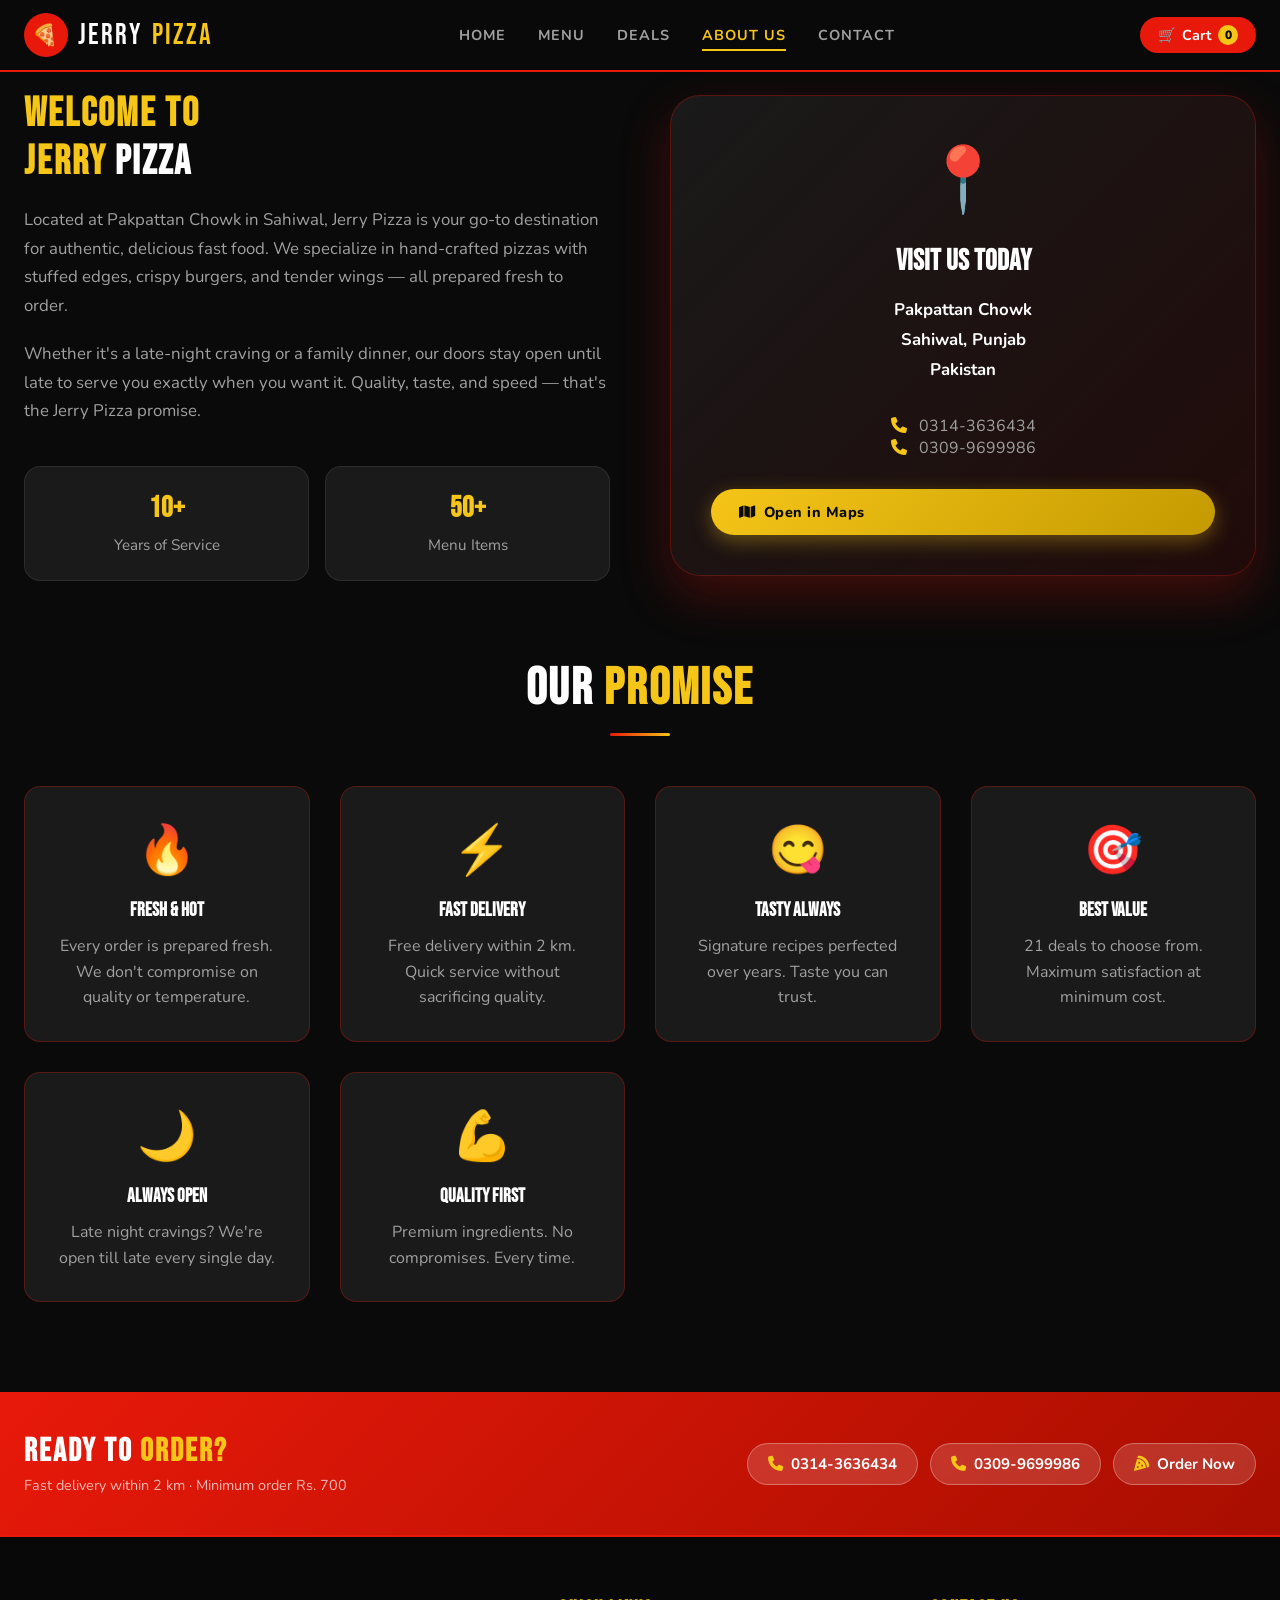
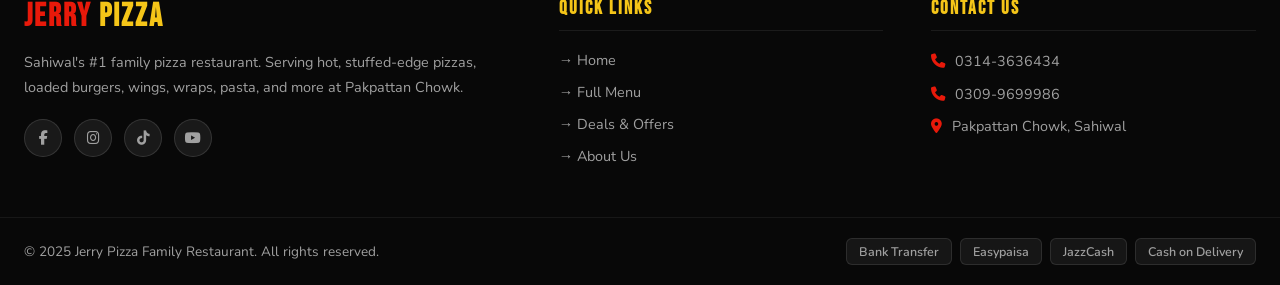
==== about.html @ fd23b5a6 "Add files via upload" ====
<!DOCTYPE html>
<html lang="en">
<head>
  <meta charset="UTF-8" />
  <meta name="viewport" content="width=device-width, initial-scale=1.0" />
  <title>About Us | Jerry Pizza — Pakpattan Chowk, Sahiwal</title>
  <link href="https://fonts.googleapis.com/css2?family=Bebas+Neue&family=Satisfy&family=Nunito:wght@400;600;700;800;900&display=swap" rel="stylesheet" />
  <link rel="stylesheet" href="https://cdnjs.cloudflare.com/ajax/libs/font-awesome/6.4.2/css/all.min.css">
  <link rel="stylesheet" href="styles.css" />
</head>
<body>

<!-- CART OVERLAY -->
<div class="cart-overlay" id="overlay" onclick="closeAll()"></div>

<!-- CART DRAWER -->
<aside class="cart-drawer" id="cart-drawer">
  <div class="cart-header">
    <h3>YOUR CART</h3>
    <span class="close-cart" onclick="toggleCartDrawer()"><i class="fa-solid fa-xmark"></i></span>
  </div>
  <ul class="cart-items" id="cart-items-list"></ul>
  <div id="cart-empty-msg" class="cart-empty">
    <i class="fa-solid fa-pizza-slice" style="font-size:2rem; color:var(--muted); display:block; margin-bottom:12px;"></i>
    Your cart is empty.
  </div>
  <div class="cart-footer">
    <div class="cart-total" id="cart-total-row" style="display:none;">
      <span>Total</span>
      <span id="cart-total-price">Rs. 0</span>
    </div>
    <div class="checkout-form" id="checkout-form" style="display:none;">
      <input type="text" id="cust-name" placeholder="Your Name" required>
      <input type="tel" id="cust-phone" placeholder="Phone Number" required>
      <textarea id="cust-address" placeholder="Delivery Address" rows="2" required></textarea>
    </div>
    <button class="btn btn-primary" style="width:100%;justify-content:center;" id="checkout-btn" style="display:none;" onclick="processCheckout()">
      <i class="fa-brands fa-whatsapp"></i> Place Order
    </button>
  </div>
</aside>

<!-- ===== HEADER ===== -->
<header class="global-header" style="margin-bottom: 70px;">
  <div class="container-nav">
    <a href="index.html" class="logo">
      <div class="logo-icon">🍕</div>
      JERRY <span>PIZZA</span>
    </a>

    <nav class="main-nav" id="nav-menu">
      <ul>
        <li><a href="index.html">Home</a></li>
        <li><a href="menu.html">Menu</a></li>
        <li><a href="deals.html">Deals</a></li>
        <li><a href="about.html" class="active">About Us</a></li>
        <li><a href="#contact">Contact</a></li>
      </ul>
    </nav>

    <div class="header-actions">
      <div class="cart-trigger" onclick="toggleCartDrawer()">
        🛒 <span class="cart-text">Cart</span>
        <span class="cart-badge" id="global-cart-badge">0</span>
      </div>
      <div class="hamburger" id="hamburger" onclick="toggleNav()">
        <span class="bar"></span>
        <span class="bar"></span>
        <span class="bar"></span>
      </div>
    </div>
  </div>
</header>

<!-- ===== ABOUT PAGE ===== -->
<main class="section-padding">
  <div class="container">
    <div style="display: grid; grid-template-columns: 1fr 1fr; gap: 60px; align-items: center;" class="anim-fade-up">
      
      <div>
        <h2 style="font-family: var(--font-display); font-size: 2.5rem; margin-bottom: 20px; color: var(--gold); letter-spacing: 2px;">
          Welcome to<br>JERRY <span style="color: var(--white);">PIZZA</span>
        </h2>
        <p style="color: var(--muted); font-size: 1.05rem; margin-bottom: 20px; line-height: 1.7;">
          Located at Pakpattan Chowk in Sahiwal, Jerry Pizza is your go-to destination for authentic, delicious fast food. We specialize in hand-crafted pizzas with stuffed edges, crispy burgers, and tender wings — all prepared fresh to order.
        </p>
        <p style="color: var(--muted); font-size: 1.05rem; margin-bottom: 40px; line-height: 1.7;">
          Whether it's a late-night craving or a family dinner, our doors stay open until late to serve you exactly when you want it. Quality, taste, and speed — that's the Jerry Pizza promise.
        </p>
        
        <div style="display: grid; grid-template-columns: 1fr 1fr; gap: 16px;">
          <div style="background: var(--bg-card); padding: 24px; border-radius: var(--radius); border: 1px solid rgba(255,255,255,0.08); text-align: center;">
            <h3 style="color: var(--gold); font-family: var(--font-display); font-size: 1.8rem; margin-bottom: 8px;">10+</h3>
            <span style="font-size: 0.95rem; color: var(--muted);">Years of Service</span>
          </div>
          <div style="background: var(--bg-card); padding: 24px; border-radius: var(--radius); border: 1px solid rgba(255,255,255,0.08); text-align: center;">
            <h3 style="color: var(--gold); font-family: var(--font-display); font-size: 1.8rem; margin-bottom: 8px;">50+</h3>
            <span style="font-size: 0.95rem; color: var(--muted);">Menu Items</span>
          </div>
        </div>
      </div>

      <div>
        <div style="background: linear-gradient(135deg, var(--bg-card), rgba(232,25,10,0.1)); border-radius: 30px; padding: 40px; text-align: center; box-shadow: 0 20px 50px rgba(232,25,10,0.25); border: 1px solid rgba(232,25,10,0.3);">
          <span style="font-size: 4rem; display: block; margin-bottom: 20px;">📍</span>
          <h3 style="margin-bottom: 16px; font-size: 1.8rem; color: var(--white); font-family: var(--font-display);">Visit Us Today</h3>
          <p style="color: var(--muted); margin-bottom: 30px; line-height: 1.8; font-size: 1.05rem;">
            <strong style="color: var(--white);">Pakpattan Chowk<br>Sahiwal, Punjab<br>Pakistan</strong>
          </p>
          <p style="color: var(--muted); margin-bottom: 30px; font-size: 1rem;">
            <i class="fa-solid fa-phone" style="color: var(--gold); margin-right: 8px;"></i> 0314-3636434<br>
            <i class="fa-solid fa-phone" style="color: var(--gold); margin-right: 8px;"></i> 0309-9699986
          </p>
          <a href="https://maps.google.com/?q=Jerry+Pizza+Pakpattan+Chowk+Sahiwal" target="_blank" class="btn btn-primary" style="width: 100%;">
            <i class="fa-solid fa-map"></i> Open in Maps
          </a>
        </div>
      </div>

    </div>

    <!-- VALUES SECTION -->
    <div style="margin-top: 80px;">
      <div style="text-align: center; margin-bottom: 50px;">
        <h2 class="section-title">OUR <span style="color: var(--gold);">PROMISE</span></h2>
        <div class="gold-divider"></div>
      </div>

      <div style="display: grid; grid-template-columns: repeat(auto-fit, minmax(250px, 1fr)); gap: 30px;">
        <div class="anim-fade-up" style="background: var(--bg-card); padding: 30px; border-radius: var(--radius); border: 1px solid rgba(232,25,10,0.3); text-align: center;">
          <div style="font-size: 3rem; margin-bottom: 16px;">🔥</div>
          <h3 style="color: var(--white); margin-bottom: 12px; font-family: var(--font-display);">Fresh & Hot</h3>
          <p style="color: var(--muted); line-height: 1.6;">Every order is prepared fresh. We don't compromise on quality or temperature.</p>
        </div>

        <div class="anim-fade-up" style="background: var(--bg-card); padding: 30px; border-radius: var(--radius); border: 1px solid rgba(232,25,10,0.3); text-align: center;">
          <div style="font-size: 3rem; margin-bottom: 16px;">⚡</div>
          <h3 style="color: var(--white); margin-bottom: 12px; font-family: var(--font-display);">Fast Delivery</h3>
          <p style="color: var(--muted); line-height: 1.6;">Free delivery within 2 km. Quick service without sacrificing quality.</p>
        </div>

        <div class="anim-fade-up" style="background: var(--bg-card); padding: 30px; border-radius: var(--radius); border: 1px solid rgba(232,25,10,0.3); text-align: center;">
          <div style="font-size: 3rem; margin-bottom: 16px;">😋</div>
          <h3 style="color: var(--white); margin-bottom: 12px; font-family: var(--font-display);">Tasty Always</h3>
          <p style="color: var(--muted); line-height: 1.6;">Signature recipes perfected over years. Taste you can trust.</p>
        </div>

        <div class="anim-fade-up" style="background: var(--bg-card); padding: 30px; border-radius: var(--radius); border: 1px solid rgba(232,25,10,0.3); text-align: center;">
          <div style="font-size: 3rem; margin-bottom: 16px;">🎯</div>
          <h3 style="color: var(--white); margin-bottom: 12px; font-family: var(--font-display);">Best Value</h3>
          <p style="color: var(--muted); line-height: 1.6;">21 deals to choose from. Maximum satisfaction at minimum cost.</p>
        </div>

        <div class="anim-fade-up" style="background: var(--bg-card); padding: 30px; border-radius: var(--radius); border: 1px solid rgba(232,25,10,0.3); text-align: center;">
          <div style="font-size: 3rem; margin-bottom: 16px;">🌙</div>
          <h3 style="color: var(--white); margin-bottom: 12px; font-family: var(--font-display);">Always Open</h3>
          <p style="color: var(--muted); line-height: 1.6;">Late night cravings? We're open till late every single day.</p>
        </div>

        <div class="anim-fade-up" style="background: var(--bg-card); padding: 30px; border-radius: var(--radius); border: 1px solid rgba(232,25,10,0.3); text-align: center;">
          <div style="font-size: 3rem; margin-bottom: 16px;">💪</div>
          <h3 style="color: var(--white); margin-bottom: 12px; font-family: var(--font-display);">Quality First</h3>
          <p style="color: var(--muted); line-height: 1.6;">Premium ingredients. No compromises. Every time.</p>
        </div>
      </div>
    </div>
  </div>
</main>

<!-- ===== CONTACT BAR ===== -->
<div class="contact-bar" id="contact">
  <div class="contact-bar-inner">
    <div>
      <h2>READY TO <span>ORDER?</span></h2>
      <p style="color:rgba(255,255,255,0.7); font-size:0.9rem; margin-top:4px;">Fast delivery within 2 km · Minimum order Rs. 700</p>
    </div>
    <div class="contact-pills">
      <a href="tel:03143636434" class="contact-pill">
        <i class="fa-solid fa-phone"></i> 0314-3636434
      </a>
      <a href="tel:03099699986" class="contact-pill">
        <i class="fa-solid fa-phone"></i> 0309-9699986
      </a>
      <a href="menu.html" class="contact-pill">
        <i class="fa-solid fa-pizza-slice"></i> Order Now
      </a>
    </div>
  </div>
</div>

<!-- ===== FOOTER ===== -->
<footer class="site-footer">
  <div class="footer-main">
    <div class="footer-col">
      <h2>JERRY <span>PIZZA</span></h2>
      <p>Sahiwal's #1 family pizza restaurant. Serving hot, stuffed-edge pizzas, loaded burgers, wings, wraps, pasta, and more at Pakpattan Chowk.</p>
      <div class="social-icons">
        <a href="#"><i class="fa-brands fa-facebook-f"></i></a>
        <a href="#"><i class="fa-brands fa-instagram"></i></a>
        <a href="#"><i class="fa-brands fa-tiktok"></i></a>
        <a href="#"><i class="fa-brands fa-youtube"></i></a>
      </div>
    </div>

    <div class="footer-col">
      <h3>QUICK LINKS</h3>
      <ul>
        <li><a href="index.html">→ Home</a></li>
        <li><a href="menu.html">→ Full Menu</a></li>
        <li><a href="deals.html">→ Deals & Offers</a></li>
        <li><a href="about.html">→ About Us</a></li>
      </ul>
    </div>

    <div class="footer-col">
      <h3>CONTACT US</h3>
      <p><i class="fa-solid fa-phone" style="color:var(--red);margin-right:6px;"></i> 0314-3636434</p>
      <p><i class="fa-solid fa-phone" style="color:var(--red);margin-right:6px;"></i> 0309-9699986</p>
      <p><i class="fa-solid fa-location-dot" style="color:var(--red);margin-right:6px;"></i> Pakpattan Chowk, Sahiwal</p>
    </div>
  </div>

  <div class="footer-bottom">
    <p>© 2025 Jerry Pizza Family Restaurant. All rights reserved.</p>
    <div class="payment-methods">
      <span class="pay-badge">Bank Transfer</span>
      <span class="pay-badge">Easypaisa</span>
      <span class="pay-badge">JazzCash</span>
      <span class="pay-badge">Cash on Delivery</span>
    </div>
  </div>
</footer>

<script>
let cart = [];

function toggleCartDrawer() {
  document.getElementById('cart-drawer').classList.toggle('open');
  document.getElementById('overlay').classList.toggle('active');
}

function closeAll() {
  document.getElementById('cart-drawer').classList.remove('open');
  document.getElementById('nav-menu').classList.remove('open');
  document.getElementById('overlay').classList.remove('active');
}

function toggleNav() {
  document.getElementById('nav-menu').classList.toggle('open');
  document.getElementById('overlay').classList.toggle('active');
}

function addToCart(name, price) {
  cart.push({ name, price });
  renderCart();
}

function removeFromCart(i) {
  cart.splice(i, 1);
  renderCart();
}

function renderCart() {
  const list = document.getElementById('cart-items-list');
  const empty = document.getElementById('cart-empty-msg');
  const totalRow = document.getElementById('cart-total-row');
  const badge = document.getElementById('global-cart-badge');

  badge.textContent = cart.length;
  list.innerHTML = '';

  if (cart.length === 0) {
    empty.style.display = 'block';
    totalRow.style.display = 'none';
    document.getElementById('checkout-btn').style.display = 'none';
    document.getElementById('checkout-form').style.display = 'none';
  } else {
    empty.style.display = 'none';
    totalRow.style.display = 'flex';
    document.getElementById('checkout-btn').style.display = 'block';
    document.getElementById('checkout-form').style.display = 'flex';

    let total = 0;
    cart.forEach((item, i) => {
      total += item.price;
      list.innerHTML += `
        <li class="cart-item">
          <span class="cart-item-name">${item.name}</span>
          <span class="cart-item-price">Rs. ${item.price}</span>
          <span class="cart-item-remove" onclick="removeFromCart(${i})"><i class="fa-solid fa-xmark"></i></span>
        </li>`;
    });
    document.getElementById('cart-total-price').textContent = `Rs. ${total}`;
  }
}

function processCheckout() {
  const name = document.getElementById('cust-name')?.value.trim() || '';
  const phone = document.getElementById('cust-phone')?.value.trim() || '';
  const address = document.getElementById('cust-address')?.value.trim() || '';

  if (!name || !phone || !address) {
    alert("Please fill in all fields.");
    return;
  }

  let orderText = `*Order - Jerry Pizza*\n\nName: ${name}\nPhone: ${phone}\nAddress: ${address}\n\n*Items:*\n`;
  let total = 0;
  let counts = {};
  cart.forEach(item => {
    if (!counts[item.name]) counts[item.name] = { price: item.price, qty: 0 };
    counts[item.name].qty++;
    total += item.price;
  });
  Object.entries(counts).forEach(([name, data]) => {
    orderText += `- ${data.qty}x ${name} (Rs. ${data.price})\n`;
  });
  orderText += `\nTotal: Rs. ${total}`;

  const whatsappUrl = `https://wa.me/923143636434?text=${encodeURIComponent(orderText)}`;
  window.open(whatsappUrl, '_blank');
  cart = [];
  renderCart();
  toggleCartDrawer();
}

function initScrollAnim() {
  const els = document.querySelectorAll('.anim-fade-up');
  const io = new IntersectionObserver((entries) => {
    entries.forEach(e => { if (e.isIntersecting) e.target.classList.add('visible'); });
  }, { threshold: 0.15 });
  els.forEach(el => io.observe(el));
}

document.addEventListener('DOMContentLoaded', () => {
  initScrollAnim();
});
</script>

</body>
</html>
---- styles.css ----
/* ============================================================
   JERRY PIZZA — Dark Theme CSS
   ============================================================ */
@import url('https://fonts.googleapis.com/css2?family=Bebas+Neue&family=Satisfy&family=Nunito:wght@400;600;700;800;900&display=swap');

:root {
  --red:        #e8190a;
  --red-deep:   #a80e00;
  --gold:       #f5c518;
  --gold-dark:  #c49a00;
  --black:      #0a0a0a;
  --bg-dark:    #111111;
  --bg-card:    #1a1a1a;
  --bg-section: #161616;
  --white:      #ffffff;
  --muted:      #a0a0a0;
  --radius:     16px;
  --font-display: 'Bebas Neue', sans-serif;
  --font-script:  'Satisfy', cursive;
  --font-body:    'Nunito', sans-serif;
}

*, *::before, *::after { margin: 0; padding: 0; box-sizing: border-box; }
html { scroll-behavior: smooth; }
body {
  background: var(--black);
  color: var(--white);
  font-family: var(--font-body);
  overflow-x: hidden;
}
img { display: block; max-width: 100%; }
a { text-decoration: none; color: inherit; }
ul, ol { list-style: none; }
button { border: none; background: none; font-family: inherit; cursor: pointer; outline: none; }

::-webkit-scrollbar { width: 6px; }
::-webkit-scrollbar-track { background: var(--black); }
::-webkit-scrollbar-thumb { background: var(--red); border-radius: 4px; }

/* ===== UTILITIES ===== */
.container { max-width: 1280px; margin: 0 auto; padding: 0 24px; }
.section-padding { padding: 90px 0; }
.text-center { text-align: center; }
.section-label {
  display: inline-block;
  font-family: var(--font-script); font-size: 1.2rem; color: var(--gold);
  margin-bottom: 8px;
}
.section-title {
  font-family: var(--font-display);
  font-size: clamp(2rem, 4vw, 3.2rem);
  letter-spacing: 2px; line-height: 1.1;
}
.gold-divider {
  width: 60px; height: 3px;
  background: linear-gradient(90deg, var(--red), var(--gold));
  border-radius: 2px; margin: 16px auto 24px;
}
.text-muted { color: var(--muted); }

/* ===== BUTTONS ===== */
.btn {
  display: inline-flex; align-items: center; gap: 8px;
  padding: 13px 28px; border-radius: 40px;
  font-family: var(--font-body); font-weight: 800;
  font-size: 0.9rem; letter-spacing: 0.5px;
  cursor: pointer; border: none;
  transition: all 0.2s ease;
}
.btn-primary {
  background: linear-gradient(135deg, var(--gold), var(--gold-dark));
  color: var(--black);
  box-shadow: 0 6px 20px rgba(245,197,24,0.35);
}
.btn-primary:hover { transform: translateY(-3px); box-shadow: 0 10px 28px rgba(245,197,24,0.5); }
.btn-outline {
  background: transparent;
  color: var(--white); border: 2px solid var(--white);
}
.btn-outline:hover { background: var(--white); color: var(--black); }
.btn-red {
  background: var(--red); color: var(--white);
  box-shadow: 0 6px 20px rgba(232,25,10,0.35);
}
.btn-red:hover { background: var(--red-deep); transform: translateY(-3px); }

/* ===== HEADER ===== */
.global-header {
  position: fixed; top: 0; left: 0; width: 100%; z-index: 1000;
  background: rgba(10,10,10,0.92);
  backdrop-filter: blur(18px);
  border-bottom: 2px solid var(--red);
  padding: 0 24px;
}
.container-nav {
  max-width: 1280px; margin: 0 auto;
  display: flex; align-items: center; justify-content: space-between;
  height: 70px;
}
.logo {
  display: flex; align-items: center; gap: 10px;
  font-family: var(--font-display); font-size: 1.8rem;
  color: var(--white); letter-spacing: 2px;
}
.logo-icon {
  width: 44px; height: 44px;
  background: var(--red);
  border-radius: 50%;
  display: flex; align-items: center; justify-content: center;
  font-size: 1.3rem;
}
.logo span { color: var(--gold); }

.main-nav ul { display: flex; gap: 32px; list-style: none; }
.main-nav a {
  font-family: var(--font-body); font-weight: 700; font-size: 0.9rem;
  letter-spacing: 1px; text-transform: uppercase;
  color: var(--muted); transition: color .2s;
  padding-bottom: 4px; border-bottom: 2px solid transparent;
}
.main-nav a:hover, .main-nav a.active {
  color: var(--gold); border-bottom-color: var(--gold);
}

.header-actions { display: flex; align-items: center; gap: 16px; }
.cart-trigger {
  display: flex; align-items: center; gap: 6px;
  background: var(--red); color: var(--white);
  padding: 8px 18px; border-radius: 30px;
  font-weight: 700; font-size: 0.9rem; cursor: pointer;
  transition: background .2s, transform .15s;
}
.cart-trigger:hover { background: var(--red-deep); transform: scale(1.04); }
.cart-badge {
  background: var(--gold); color: var(--black);
  border-radius: 50%; width: 20px; height: 20px;
  font-size: 0.75rem; font-weight: 900;
  display: flex; align-items: center; justify-content: center;
}
.hamburger { display: none; flex-direction: column; gap: 5px; cursor: pointer; padding: 4px; }
.bar { width: 26px; height: 2px; background: var(--white); border-radius: 2px; transition: all .3s; }

/* ===== CART DRAWER ===== */
.cart-overlay {
  position: fixed; inset: 0; background: rgba(0,0,0,0.6);
  z-index: 9998; opacity: 0; pointer-events: none;
  transition: opacity .3s;
}
.cart-overlay.open { opacity: 1; pointer-events: all; }

.cart-drawer {
  position: fixed; top: 0; right: 0;
  width: 380px; height: 100vh;
  background: var(--bg-dark);
  border-left: 2px solid var(--red);
  z-index: 9999;
  transform: translateX(100%);
  transition: transform .35s ease;
  padding: 0;
  overflow-y: auto;
  display: flex; flex-direction: column;
}
.cart-drawer.open { transform: translateX(0); }

.cart-header {
  display: flex; align-items: center; justify-content: space-between;
  padding: 24px;
  background: linear-gradient(135deg, var(--bg-card), rgba(232,25,10,0.1));
  border-bottom: 1px solid rgba(255,255,255,0.08);
}
.cart-header h3 {
  font-family: var(--font-display); font-size: 1.6rem; color: var(--gold);
  letter-spacing: 2px;
}
.close-cart { cursor: pointer; color: var(--muted); font-size: 1.4rem; transition: 0.2s; }
.close-cart:hover { color: var(--red); }

.cart-body {
  flex: 1; padding: 24px; overflow-y: auto;
  display: flex; flex-direction: column; gap: 12px;
}
.cart-empty {
  color: var(--muted); text-align: center; padding: 60px 20px;
  font-size: 0.95rem; line-height: 1.6;
}

.cart-item {
  display: flex; align-items: center; justify-content: space-between;
  padding: 14px; background: var(--bg-card);
  border: 1px solid rgba(255,255,255,0.08);
  border-radius: var(--radius);
  font-size: 0.9rem;
}
.cart-item-name { color: var(--white); flex: 1; }
.cart-item-price { color: var(--gold); font-weight: 700; margin: 0 16px; }
.cart-item-remove { cursor: pointer; color: var(--muted); transition: 0.2s; }
.cart-item-remove:hover { color: var(--red); }

.cart-footer {
  padding: 24px;
  border-top: 1px solid rgba(255,255,255,0.08);
  background: var(--bg-card);
}
.cart-total {
  display: flex; justify-content: space-between;
  padding: 16px 0; font-weight: 800; font-size: 1rem;
  border-bottom: 1px solid rgba(255,255,255,0.08);
  margin-bottom: 16px;
}
.cart-total span:last-child { color: var(--gold); font-family: var(--font-display); font-size: 1.3rem; }

.checkout-form {
  display: flex; flex-direction: column; gap: 12px;
  margin-bottom: 16px;
}
.checkout-form input,
.checkout-form textarea {
  width: 100%;
  padding: 10px 14px;
  background: rgba(255,255,255,0.08);
  border: 1px solid rgba(255,255,255,0.15);
  border-radius: 8px;
  color: var(--white);
  font-family: var(--font-body);
  font-size: 0.9rem;
  transition: border-color .2s;
}
.checkout-form input::placeholder,
.checkout-form textarea::placeholder { color: var(--muted); }
.checkout-form input:focus,
.checkout-form textarea:focus {
  outline: none;
  border-color: var(--gold);
  background: rgba(255,255,255,0.12);
}

/* ===== ANIMATIONS ===== */
@keyframes fadeUp {
  to { opacity: 1; transform: translateY(0); }
}
@keyframes slideOutLeft {
  from { transform: translateX(0) scale(1); opacity: 1; }
  to { transform: translateX(-120%) scale(0.8); opacity: 0; }
}
@keyframes slideInRight {
  from { transform: translateX(120%) scale(0.8); opacity: 0; }
  to { transform: translateX(0) scale(1); opacity: 1; }
}
@keyframes slideOutRight {
  from { transform: translateX(0) scale(1); opacity: 1; }
  to { transform: translateX(120%) scale(0.8); opacity: 0; }
}
@keyframes slideInLeft {
  from { transform: translateX(-120%) scale(0.8); opacity: 0; }
  to { transform: translateX(0) scale(1); opacity: 1; }
}
@keyframes bounce {
  0%, 100% { transform: translateX(-50%) translateY(0); }
  50% { transform: translateX(-50%) translateY(8px); }
}
@keyframes pulse-glow {
  0%, 100% { transform: translate(-50%, -50%) scale(1); opacity: 0.7; }
  50% { transform: translate(-50%, -50%) scale(1.1); opacity: 1; }
}

.anim-fade-up {
  opacity: 0; transform: translateY(40px);
  transition: opacity 0.7s ease, transform 0.7s ease;
}
.anim-fade-up.visible { opacity: 1; transform: translateY(0); }

/* ===== PIZZA HERO SECTION ===== */
.pizza-hero {
  position: relative;
  min-height: 100vh;
  display: flex; align-items: center;
  overflow: hidden;
  padding-top: 70px;
}

.slider-bg {
  position: absolute; inset: 0;
  transition: background 0.8s ease;
  z-index: 0;
}
.slider-bg::after {
  content: '';
  position: absolute; inset: 0;
  background: linear-gradient(135deg, rgba(0,0,0,0.85) 40%, rgba(0,0,0,0.3) 100%);
  z-index: 1;
}

.hero-stripe {
  position: absolute;
  top: -10%; left: -5%;
  width: 55%; height: 130%;
  background: linear-gradient(165deg, #e8190a 0%, #8b0000 100%);
  clip-path: polygon(0 0, 80% 0, 60% 100%, 0 100%);
  z-index: 1;
  opacity: 0.95;
}

.hero-inner {
  position: relative; z-index: 10;
  max-width: 1280px; margin: 0 auto;
  padding: 0 40px;
  display: grid; grid-template-columns: 1fr 1fr;
  align-items: center; gap: 40px;
  width: 100%;
  min-height: calc(100vh - 70px);
}

.hero-text { position: relative; }
.hero-eyebrow {
  font-family: var(--font-script);
  font-size: 1.4rem; color: var(--gold);
  margin-bottom: 8px;
  opacity: 0; transform: translateY(20px);
  animation: fadeUp 0.6s ease 0.3s forwards;
}
.hero-title {
  font-family: var(--font-display);
  font-size: clamp(3.5rem, 7vw, 6rem);
  line-height: 0.95;
  color: var(--white);
  text-shadow: 3px 3px 0 rgba(0,0,0,0.4);
  opacity: 0; transform: translateY(30px);
  animation: fadeUp 0.7s ease 0.5s forwards;
}
.hero-title span { color: var(--gold); }
.hero-subtitle {
  font-size: 1.05rem; color: rgba(255,255,255,0.8);
  max-width: 420px; line-height: 1.6;
  margin: 18px 0 28px;
  opacity: 0; transform: translateY(20px);
  animation: fadeUp 0.7s ease 0.7s forwards;
}
.hero-btns {
  display: flex; gap: 14px; flex-wrap: wrap;
  opacity: 0; transform: translateY(20px);
  animation: fadeUp 0.7s ease 0.9s forwards;
}

.slider-dots {
  position: absolute;
  bottom: -60px; left: 0;
  display: flex; gap: 10px;
}
.dot {
  width: 10px; height: 10px;
  border-radius: 50%; background: rgba(255,255,255,0.3);
  cursor: pointer; transition: all .3s;
}
.dot.active { background: var(--gold); width: 28px; border-radius: 6px; }

.hero-pizza-area {
  position: relative;
  display: flex; flex-direction: column;
  align-items: center; justify-content: center;
  gap: 24px;
}

.pizza-slide-wrapper {
  position: relative;
  width: 100%; max-width: 500px;
}

.pizza-glow {
  position: absolute;
  top: 50%; left: 50%;
  transform: translate(-50%, -50%);
  width: 420px; height: 420px;
  border-radius: 50%;
  background: radial-gradient(circle, rgba(245,197,24,0.35) 0%, rgba(232,25,10,0.15) 50%, transparent 70%);
  animation: pulse-glow 3s ease-in-out infinite;
  z-index: 0;
}

.pizza-img-frame {
  position: relative; z-index: 2;
  width: 380px; height: 380px;
  border-radius: 50%;
  overflow: hidden;
  border: 4px solid var(--gold);
  box-shadow: 0 0 60px rgba(245,197,24,0.4), 0 20px 60px rgba(0,0,0,0.6);
  transition: transform 0.4s ease, box-shadow 0.4s ease;
}
.pizza-img-frame:hover {
  transform: scale(1.04) rotate(-1deg);
  box-shadow: 0 0 80px rgba(245,197,24,0.6), 0 25px 70px rgba(0,0,0,0.7);
}
.pizza-img-frame img {
  width: 100%; height: 100%;
  object-fit: cover;
  transition: transform 0.6s ease;
}
.pizza-img-frame:hover img { transform: scale(1.1); }

.pizza-img-frame.slide-out-left { animation: slideOutLeft 0.4s ease forwards; }
.pizza-img-frame.slide-in-right { animation: slideInRight 0.4s ease forwards; }
.pizza-img-frame.slide-out-right { animation: slideOutRight 0.4s ease forwards; }
.pizza-img-frame.slide-in-left { animation: slideInLeft 0.4s ease forwards; }

.pizza-info-card {
  background: rgba(255,255,255,0.06);
  border: 1px solid rgba(245,197,24,0.3);
  border-radius: var(--radius);
  padding: 18px 24px;
  text-align: center;
  backdrop-filter: blur(10px);
  width: 100%; max-width: 420px;
  transition: all 0.4s ease;
}
.pizza-info-card h3 {
  font-family: var(--font-display);
  font-size: 1.8rem; color: var(--gold);
  letter-spacing: 2px;
}
.pizza-info-card .tagline {
  font-size: 0.85rem; color: var(--muted); margin: 4px 0 8px;
  font-style: italic;
}
.pizza-info-card .pizza-desc {
  font-size: 0.82rem; color: rgba(255,255,255,0.7);
  line-height: 1.5;
}

.slider-arrow {
  position: absolute;
  top: 50%; transform: translateY(-50%);
  width: 46px; height: 46px;
  border-radius: 50%;
  background: rgba(232,25,10,0.8);
  border: 2px solid var(--gold);
  color: var(--white);
  font-size: 1rem;
  display: flex; align-items: center; justify-content: center;
  cursor: pointer; z-index: 20;
  transition: all .2s;
}
.slider-arrow:hover { background: var(--gold); color: var(--black); }
.slider-arrow.prev { left: -10px; }
.slider-arrow.next { right: -10px; }

.scroll-cue {
  position: absolute; bottom: 30px; left: 50%;
  transform: translateX(-50%);
  z-index: 10; text-align: center;
  animation: bounce 2s infinite;
}
.scroll-cue span {
  display: block; font-size: 0.7rem;
  color: rgba(255,255,255,0.5);
  letter-spacing: 2px; text-transform: uppercase;
  margin-bottom: 6px;
}
.scroll-cue i { color: var(--gold); font-size: 1.2rem; }

/* ===== FLAVORS MARQUEE ===== */
.flavors-strip {
  background: var(--red);
  padding: 12px 0;
  overflow: hidden;
  white-space: nowrap;
}
.flavors-track {
  display: inline-flex; gap: 48px;
  animation: marquee 20s linear infinite;
}
.flavor-item {
  font-family: var(--font-display);
  font-size: 1rem; letter-spacing: 3px;
  color: var(--gold);
}
.flavor-dot { color: var(--white); margin: 0 8px; }
@keyframes marquee {
  from { transform: translateX(0); }
  to { transform: translateX(-50%); }
}

/* ===== FEATURE ZIGZAG ===== */
.feature-row {
  display: grid;
  grid-template-columns: 1fr 1fr;
  align-items: center;
  gap: 60px;
  margin-bottom: 80px;
}
.feature-row:last-child { margin-bottom: 0; }
.feature-row:nth-child(even) .feature-text { order: 2; }
.feature-row:nth-child(even) .feature-image { order: 1; }

.feature-text h2 {
  font-family: var(--font-display);
  font-size: clamp(2rem, 3vw, 2.8rem);
  letter-spacing: 2px;
  color: var(--white);
  margin-bottom: 16px;
}
.feature-text h2 span { color: var(--gold); }
.feature-text p {
  color: var(--muted); line-height: 1.7; font-size: 1rem;
  margin-bottom: 24px;
}

.feature-img-circle {
  width: 380px; height: 380px; border-radius: 50%;
  overflow: hidden;
  border: 4px solid var(--red);
  box-shadow: 0 20px 60px rgba(232,25,10,0.3);
  margin: 0 auto;
  transition: transform 0.4s;
}
.feature-img-circle:hover { transform: scale(1.04) rotate(2deg); }
.feature-img-circle img { width: 100%; height: 100%; object-fit: cover; }

/* ===== MENU GRID ===== */
.menu-grid {
  display: grid;
  grid-template-columns: repeat(auto-fill, minmax(260px, 1fr));
  gap: 24px;
}

.menu-card {
  background: var(--bg-card);
  border-radius: var(--radius);
  overflow: hidden;
  border: 1px solid rgba(255,255,255,0.07);
  transition: transform 0.3s, box-shadow 0.3s, border-color 0.3s;
}
.menu-card:hover {
  transform: translateY(-8px);
  box-shadow: 0 20px 50px rgba(232,25,10,0.25);
  border-color: var(--gold);
}

.card-img {
  width: 100%; height: 180px; overflow: hidden;
  position: relative;
}
.card-img img { width: 100%; height: 100%; object-fit: cover; transition: transform 0.5s; }
.menu-card:hover .card-img img { transform: scale(1.1); }

.card-tag {
  position: absolute; top: 10px; right: 10px;
  background: var(--red); color: var(--white);
  font-size: 0.7rem; font-weight: 800;
  padding: 3px 10px; border-radius: 20px;
  letter-spacing: 1px; text-transform: uppercase;
}

.card-body { padding: 16px 18px 18px; }
.card-body h4 {
  font-family: var(--font-display);
  font-size: 1.3rem; letter-spacing: 1px;
  color: var(--white); margin-bottom: 6px;
}
.card-body p {
  color: var(--muted); font-size: 0.8rem;
  line-height: 1.5; margin-bottom: 14px;
  display: -webkit-box; -webkit-line-clamp: 2;
  -webkit-box-orient: vertical; overflow: hidden;
}

.card-footer {
  display: flex; align-items: center; justify-content: space-between;
  flex-wrap: wrap; gap: 8px;
}
.card-price { color: var(--gold); font-size: 0.9rem; font-weight: 700; }
.card-price .big-price { font-size: 1.3rem; }

/* ===== DEALS GRID ===== */
.deals-grid {
  display: grid;
  grid-template-columns: repeat(auto-fill, minmax(280px, 1fr));
  gap: 20px;
}

.deal-card {
  background: linear-gradient(135deg, var(--bg-card) 0%, rgba(232,25,10,0.08) 100%);
  border: 1px solid rgba(232,25,10,0.25);
  border-radius: var(--radius);
  padding: 20px 22px;
  display: flex; align-items: flex-start; gap: 14px;
  transition: transform .3s, border-color .3s;
}
.deal-card:hover { transform: translateY(-5px); border-color: var(--gold); }

.deal-num {
  flex-shrink: 0;
  width: 40px; height: 40px;
  border-radius: 50%;
  background: var(--red);
  display: flex; align-items: center; justify-content: center;
  font-family: var(--font-display); font-size: 1.1rem; color: var(--white);
}

.deal-info h4 {
  font-weight: 700; font-size: 0.95rem;
  color: var(--white); margin-bottom: 6px;
  line-height: 1.4;
}

.deal-price {
  color: var(--gold); font-family: var(--font-display);
  font-size: 1.5rem; letter-spacing: 1px;
}

/* ===== REVIEWS SECTION ===== */
.reviews-section {
  background: var(--bg-dark);
  padding: 60px 0;
  border-top: 2px solid var(--red);
}

.reviews-grid {
  display: grid;
  grid-template-columns: repeat(auto-fit, minmax(280px, 1fr));
  gap: 24px;
}

.review-card {
  background: var(--bg-card);
  border: 1px solid rgba(255,255,255,0.08);
  border-radius: var(--radius);
  padding: 24px;
  transition: transform 0.3s, border-color 0.3s;
}
.review-card:hover { transform: translateY(-5px); border-color: var(--gold); }

.review-header {
  display: flex; align-items: flex-start; gap: 14px;
  margin-bottom: 16px;
}

.review-avatar {
  width: 48px; height: 48px;
  border-radius: 50%;
  background: linear-gradient(135deg, var(--red), var(--gold));
  display: flex; align-items: center; justify-content: center;
  font-family: var(--font-display);
  font-size: 1.4rem; color: var(--white); flex-shrink: 0;
}

.review-meta h4 {
  font-size: 1rem; color: var(--white); margin-bottom: 2px;
  font-weight: 700;
}
.review-meta span {
  font-size: 0.8rem; color: var(--muted);
}

.review-stars {
  display: flex; gap: 3px; margin: 8px 0;
}
.star { color: var(--gold); font-size: 0.9rem; }

.review-text {
  color: rgba(255,255,255,0.75);
  font-size: 0.9rem; line-height: 1.6;
  margin-bottom: 14px;
}

/* ===== CONTACT BAR ===== */
.contact-bar {
  background: linear-gradient(135deg, var(--red), var(--red-deep));
  padding: 40px 0;
}

.contact-bar-inner {
  max-width: 1280px; margin: 0 auto; padding: 0 24px;
  display: flex; align-items: center; justify-content: space-between;
  flex-wrap: wrap; gap: 24px;
}

.contact-bar h2 {
  font-family: var(--font-display);
  font-size: 2rem; letter-spacing: 2px; color: var(--white);
}
.contact-bar h2 span { color: var(--gold); }

.contact-pills { display: flex; gap: 12px; flex-wrap: wrap; }
.contact-pill {
  background: rgba(255,255,255,0.15);
  border: 1px solid rgba(255,255,255,0.3);
  border-radius: 40px; padding: 10px 20px;
  display: flex; align-items: center; gap: 8px;
  color: var(--white); font-weight: 700; font-size: 0.95rem;
  backdrop-filter: blur(6px);
  transition: background .2s;
}
.contact-pill:hover { background: rgba(255,255,255,0.25); }
.contact-pill i { color: var(--gold); }

/* ===== FOOTER ===== */
.site-footer { background: #080808; border-top: 2px solid var(--red); }

.footer-main {
  display: grid;
  grid-template-columns: 1.5fr 1fr 1fr;
  gap: 48px;
  max-width: 1280px; margin: 0 auto;
  padding: 60px 24px 40px;
}

.footer-col h2 {
  font-family: var(--font-display);
  font-size: 2rem; color: var(--red);
  letter-spacing: 2px; margin-bottom: 14px;
}
.footer-col h2 span { color: var(--gold); }

.footer-col h3 {
  font-family: var(--font-display);
  font-size: 1.2rem; letter-spacing: 2px;
  color: var(--gold); margin-bottom: 18px;
  border-bottom: 1px solid rgba(255,255,255,0.08);
  padding-bottom: 10px;
}

.footer-col p { color: var(--muted); line-height: 1.7; font-size: 0.9rem; margin-bottom: 8px; }
.footer-col ul { list-style: none; }
.footer-col ul li { margin-bottom: 10px; }
.footer-col ul a { color: var(--muted); font-size: 0.9rem; transition: color .2s; }
.footer-col ul a:hover { color: var(--gold); }

.social-icons { display: flex; gap: 12px; margin-top: 20px; }
.social-icons a {
  width: 38px; height: 38px; border-radius: 50%;
  background: rgba(255,255,255,0.07);
  border: 1px solid rgba(255,255,255,0.12);
  display: flex; align-items: center; justify-content: center;
  color: var(--muted); font-size: 0.9rem;
  transition: all .2s;
}
.social-icons a:hover { background: var(--red); color: var(--white); border-color: var(--red); }

.footer-bottom {
  max-width: 1280px; margin: 0 auto;
  padding: 20px 24px;
  border-top: 1px solid rgba(255,255,255,0.06);
  display: flex; align-items: center; justify-content: space-between;
  flex-wrap: wrap; gap: 12px;
}
.footer-bottom p { color: var(--muted); font-size: 0.85rem; }

.payment-methods { display: flex; gap: 8px; flex-wrap: wrap; }
.pay-badge {
  background: rgba(255,255,255,0.06);
  border: 1px solid rgba(255,255,255,0.1);
  border-radius: 6px; padding: 4px 12px;
  color: var(--muted); font-size: 0.78rem; font-weight: 600;
}

/* ===== MOBILE NAV ===== */
.main-nav {
  position: static;
}
.main-nav.open { display: flex; }

@media (max-width: 768px) {
  .main-nav {
    position: fixed; inset: 70px 0 0 0;
    background: rgba(10,10,10,0.98);
    backdrop-filter: blur(20px);
    flex-direction: column;
    align-items: center; justify-content: flex-start;
    padding: 30px 0;
    transform: translateX(100%);
    transition: transform .35s ease;
    z-index: 999;
    display: flex;
  }
  .main-nav.open { transform: translateX(0); }
  .main-nav ul { flex-direction: column; gap: 0; width: 100%; }
  .main-nav li { width: 100%; }
  .main-nav a {
    display: block; padding: 16px 24px;
    text-align: center; border-bottom: 1px solid rgba(255,255,255,0.08);
  }

  .hamburger { display: flex; }
  .cart-text { display: none; }

  .hero-inner {
    grid-template-columns: 1fr;
    padding: 30px 20px;
    min-height: auto;
    padding-top: 30px;
    gap: 30px;
    text-align: center;
  }
  .hero-subtitle { margin: 18px auto 28px; }
  .hero-btns { justify-content: center; }
  .slider-dots { left: 50%; transform: translateX(-50%); }

  .pizza-img-frame { width: 260px; height: 260px; }
  .pizza-glow { width: 300px; height: 300px; }

  .feature-row { grid-template-columns: 1fr; gap: 30px; }
  .feature-row:nth-child(even) .feature-text { order: 1; }
  .feature-row:nth-child(even) .feature-image { order: 2; }
  .feature-img-circle { width: 260px; height: 260px; }

  .footer-main { grid-template-columns: 1fr; gap: 36px; }
  .contact-bar-inner { justify-content: center; text-align: center; }

  .cart-drawer { width: 100%; }
  .slider-arrow { display: none; }
  .menu-grid { grid-template-columns: repeat(auto-fill, minmax(200px, 1fr)); }
  .deals-grid { grid-template-columns: 1fr; }
  .reviews-grid { grid-template-columns: 1fr; }
}

@media (max-width: 480px) {
  .hero-title { font-size: 2.5rem; }
  .section-title { font-size: 1.8rem; }
  .logo { font-size: 1.3rem; }
  .contact-bar h2 { font-size: 1.5rem; }
  .footer-main { gap: 24px; }
  .contact-pills { gap: 8px; }
  .contact-pill { padding: 8px 16px; font-size: 0.85rem; }
}
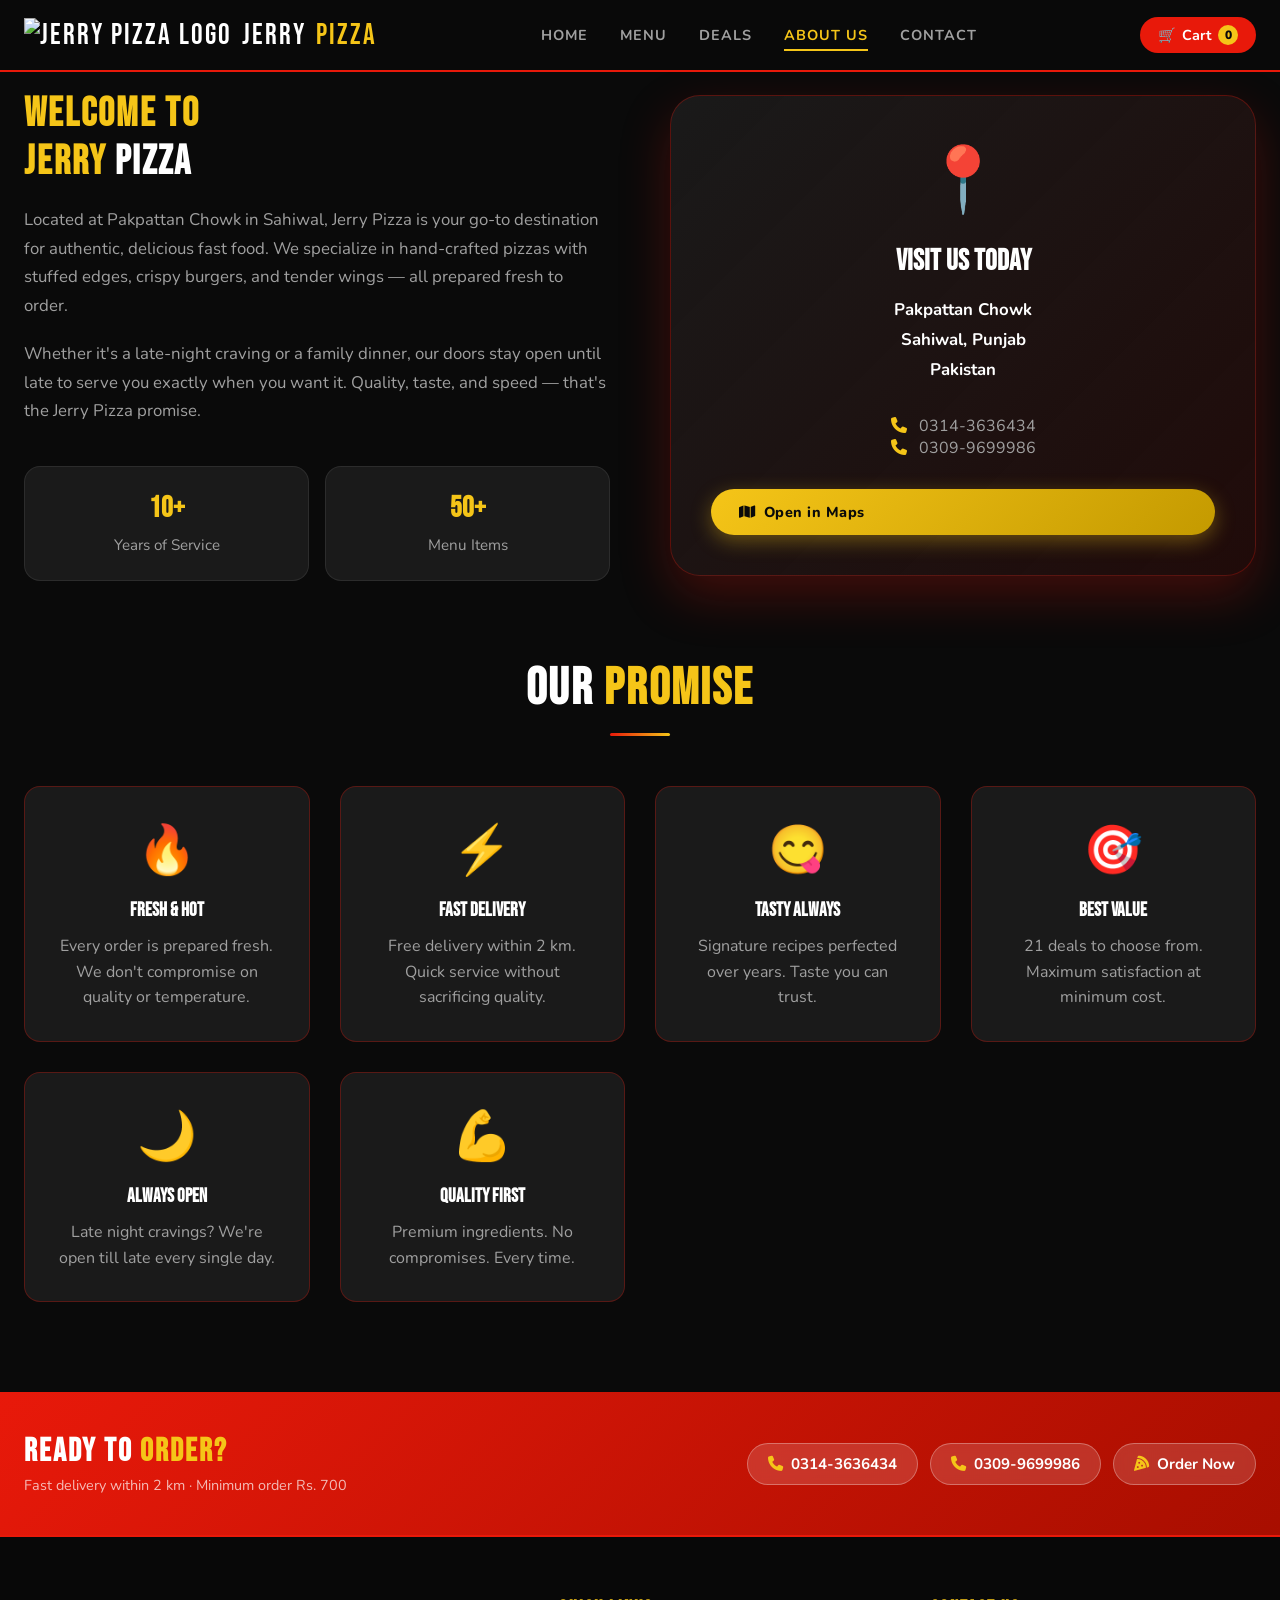
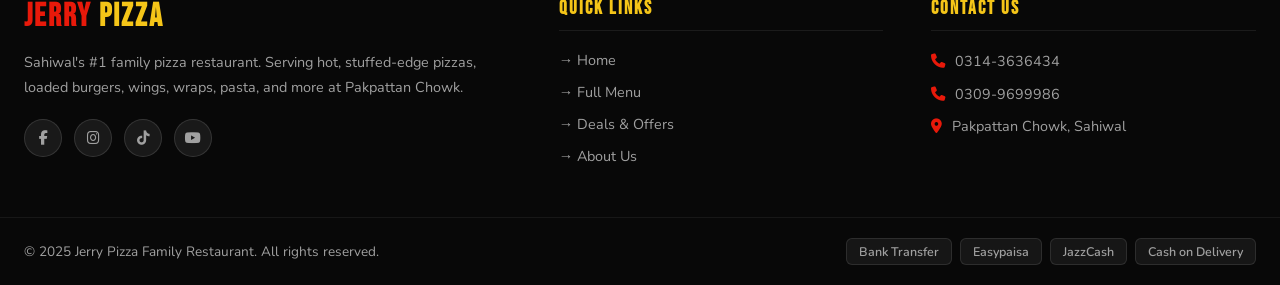
==== commit 4046bab7: "Update about.html" ====
--- a/about.html
+++ b/about.html
@@ -43,10 +43,10 @@
 <!-- ===== HEADER ===== -->
 <header class="global-header" style="margin-bottom: 70px;">
   <div class="container-nav">
-    <a href="index.html" class="logo">
-      <div class="logo-icon">🍕</div>
-      JERRY <span>PIZZA</span>
-    </a>
+<a href="index.html" class="logo">
+  <img src="assets/logo.png" alt="Jerry Pizza Logo" class="logo-img">
+  JERRY <span>PIZZA</span>
+</a>
 
     <nav class="main-nav" id="nav-menu">
       <ul>
@@ -338,4 +338,4 @@
 </script>
 
 </body>
-</html>+</html>
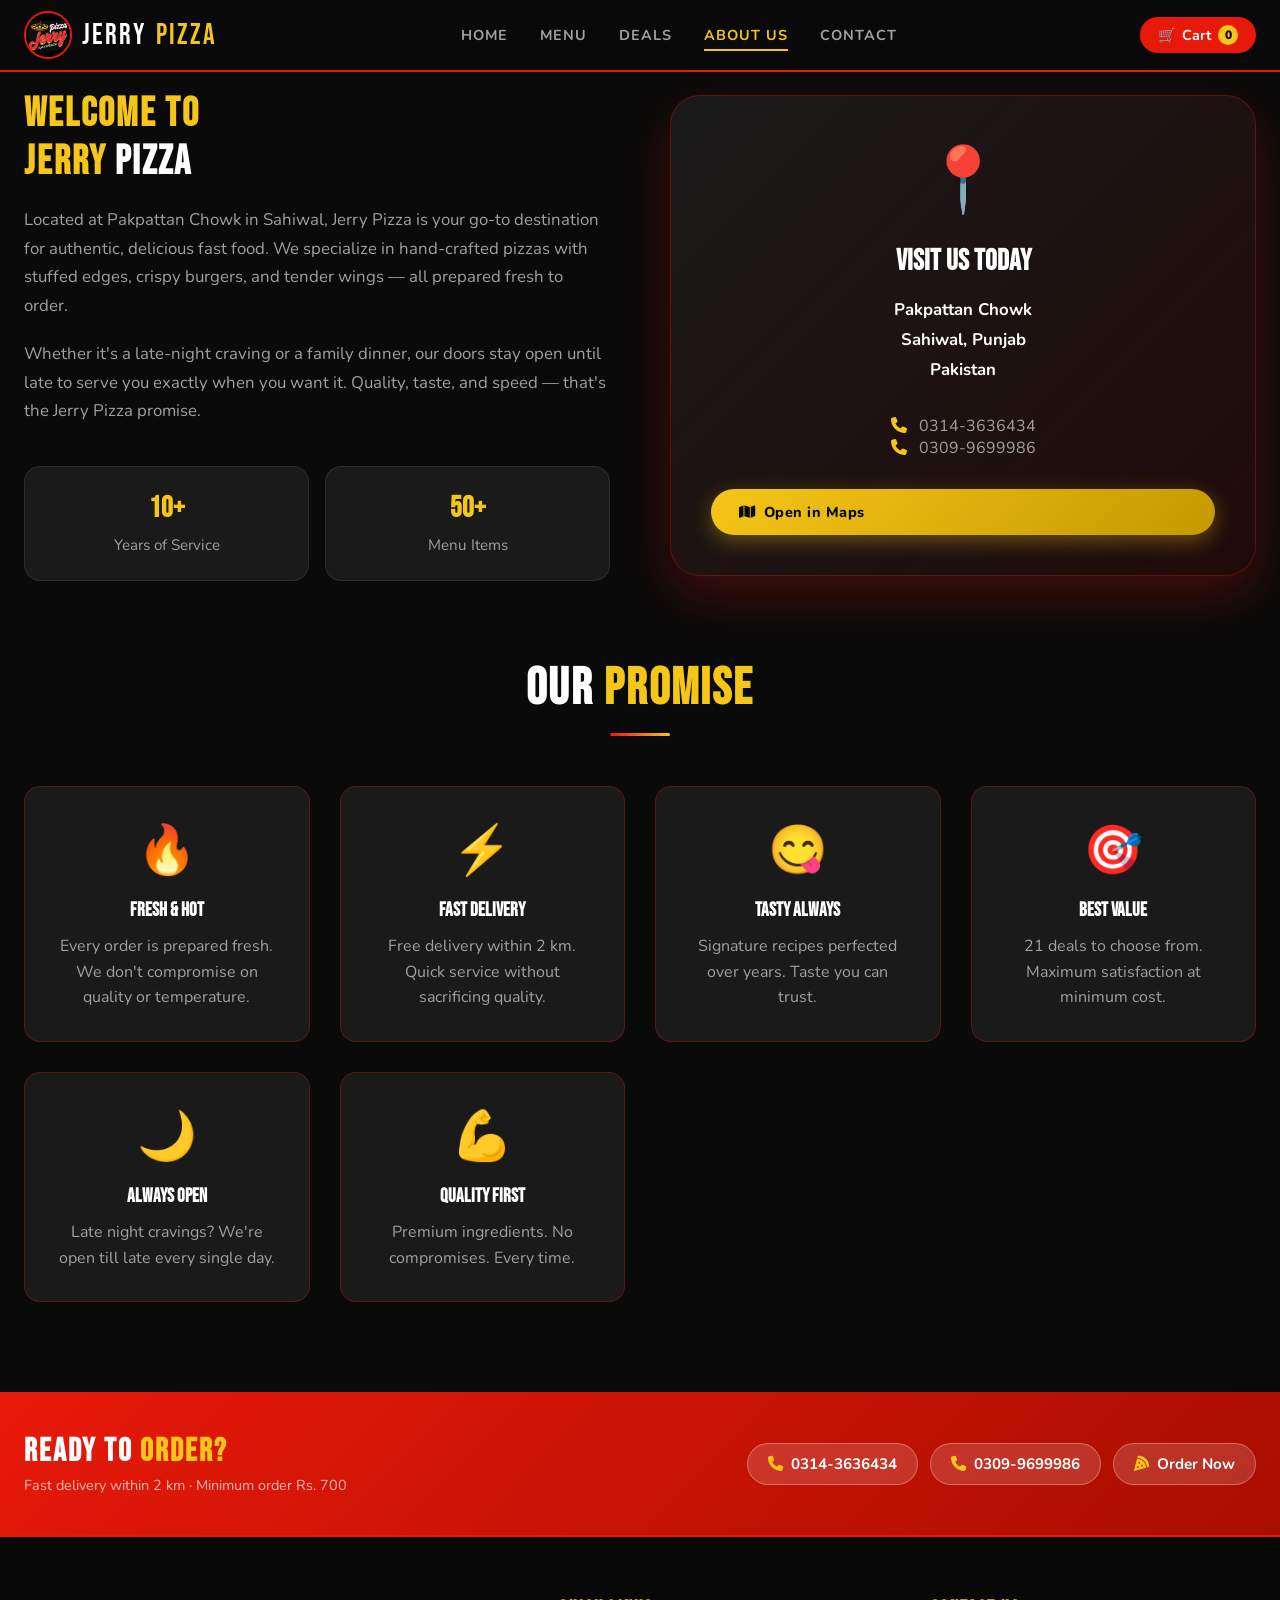
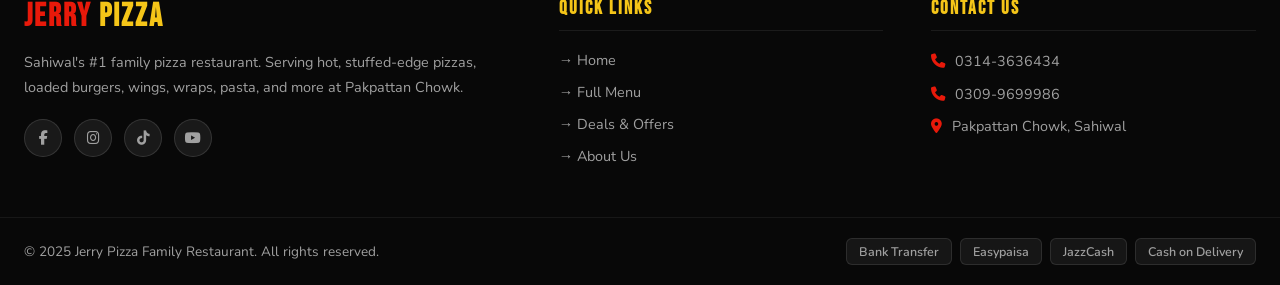
==== commit 514030e2: "Update about.html" ====
--- a/about.html
+++ b/about.html
@@ -194,12 +194,12 @@
     <div class="footer-col">
       <h2>JERRY <span>PIZZA</span></h2>
       <p>Sahiwal's #1 family pizza restaurant. Serving hot, stuffed-edge pizzas, loaded burgers, wings, wraps, pasta, and more at Pakpattan Chowk.</p>
-      <div class="social-icons">
-        <a href="#"><i class="fa-brands fa-facebook-f"></i></a>
-        <a href="#"><i class="fa-brands fa-instagram"></i></a>
-        <a href="#"><i class="fa-brands fa-tiktok"></i></a>
-        <a href="#"><i class="fa-brands fa-youtube"></i></a>
-      </div>
+<div class="social-icons">
+  <a href="#" id="link-fb"><i class="fa-brands fa-facebook-f"></i></a>
+  <a href="#" id="link-insta"><i class="fa-brands fa-instagram"></i></a>
+  <a href="#" id="link-tiktok"><i class="fa-brands fa-tiktok"></i></a>
+  <a href="#" id="link-yt"><i class="fa-brands fa-youtube"></i></a>
+</div>
     </div>
 
     <div class="footer-col">
--- a/styles.css
+++ b/styles.css
@@ -820,4 +820,23 @@
   .footer-main { gap: 24px; }
   .contact-pills { gap: 8px; }
   .contact-pill { padding: 8px 16px; font-size: 0.85rem; }
-}+}
+
+/* Logo Styling */
+.logo-img {
+  width: 48px;
+  height: 48px;
+  border-radius: 50%;
+  object-fit: cover;
+  border: 2px solid var(--red);
+}
+
+/* Deal Thumbnail Styling */
+.deal-thumb {
+  width: 90px;
+  height: 90px;
+  border-radius: 12px;
+  object-fit: cover;
+  flex-shrink: 0;
+  border: 1px solid rgba(255,255,255,0.1);
+}
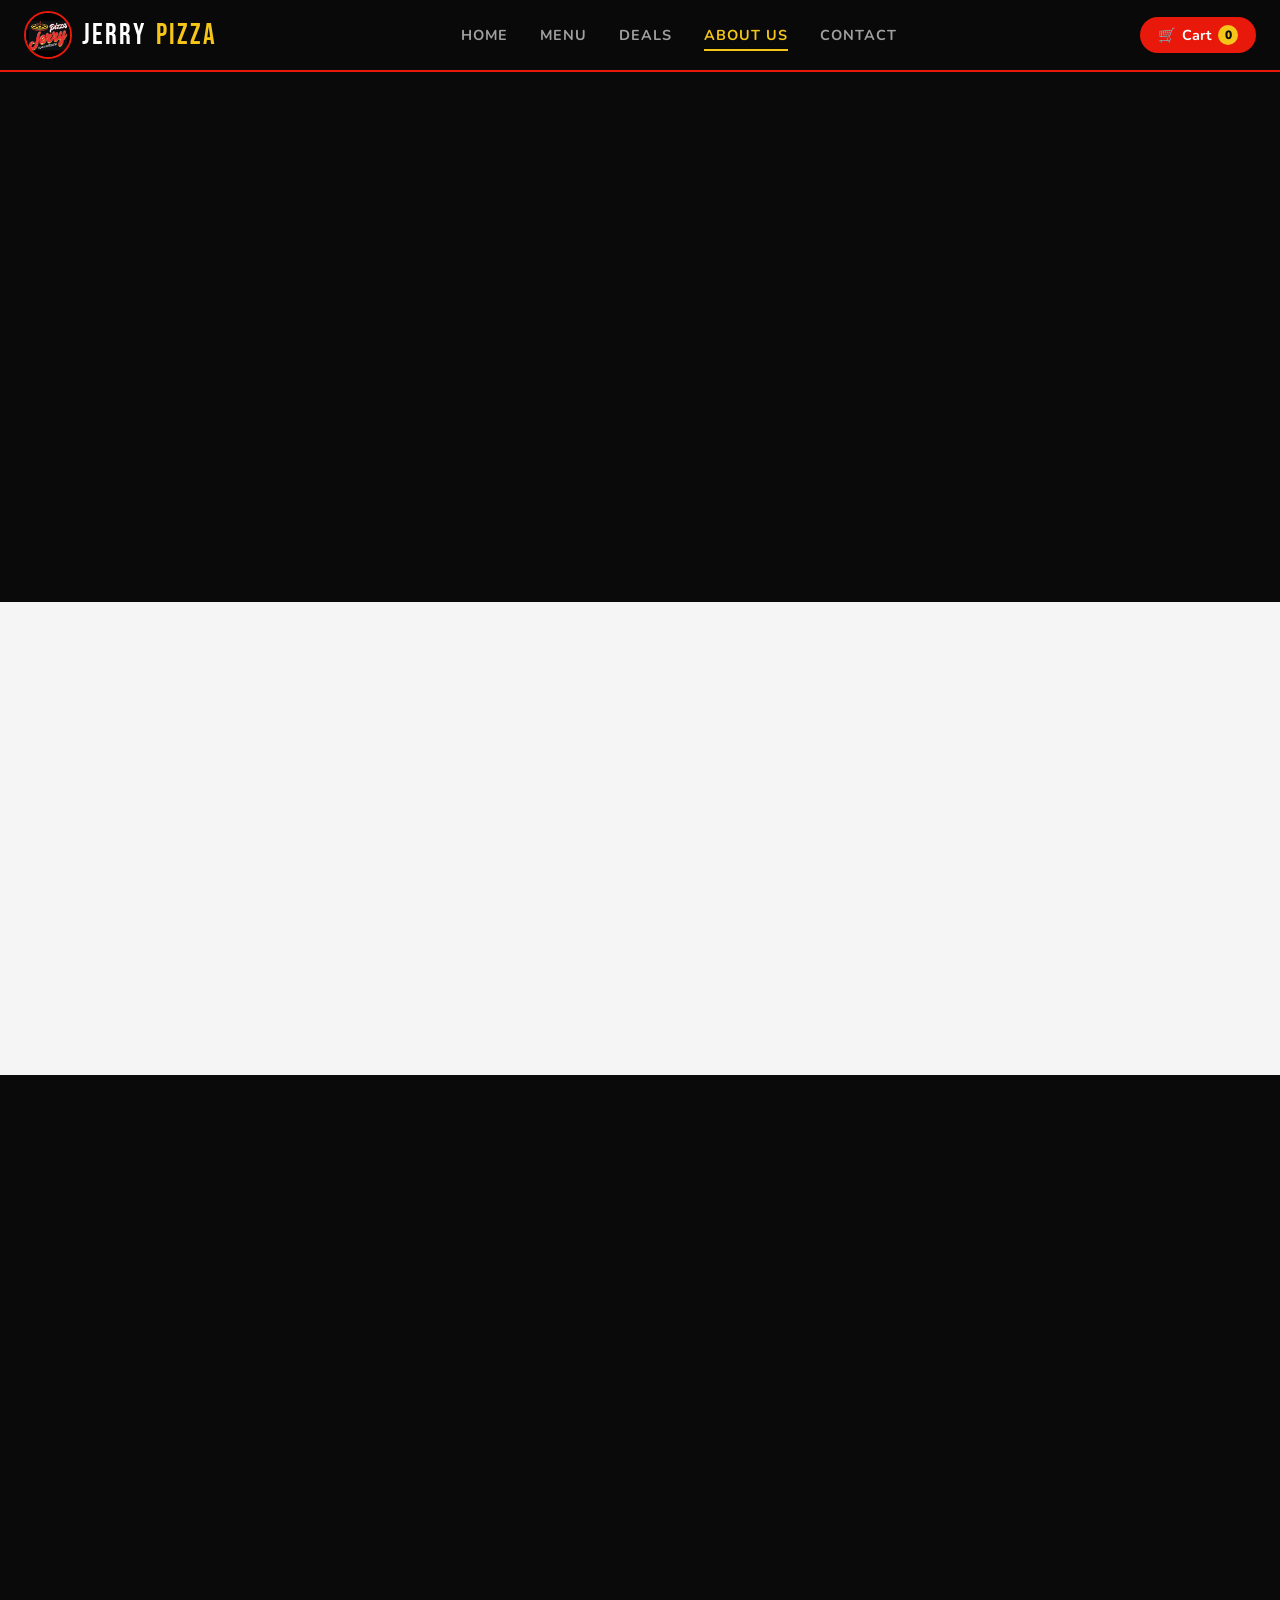
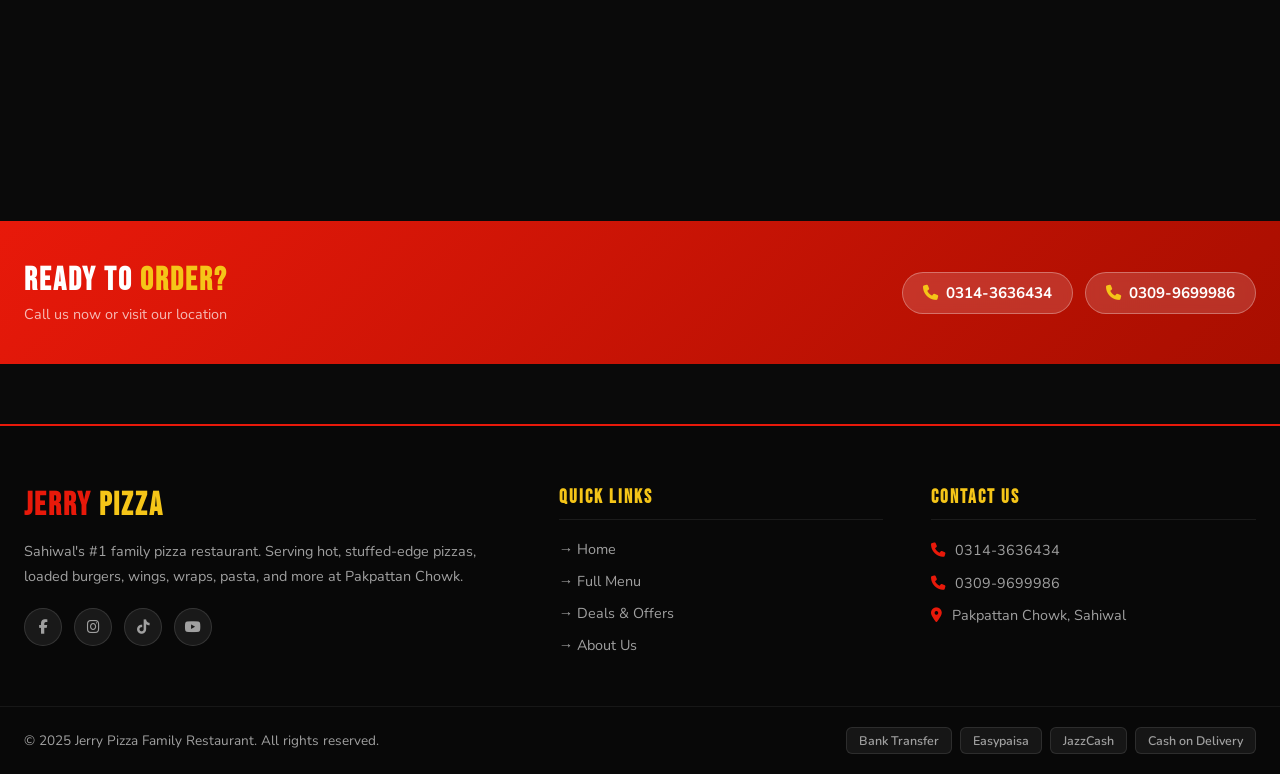
==== commit 4b3d6f55: "Update about.html" ====
--- a/about.html
+++ b/about.html
@@ -3,7 +3,77 @@
 <head>
   <meta charset="UTF-8" />
   <meta name="viewport" content="width=device-width, initial-scale=1.0" />
-  <title>About Us | Jerry Pizza — Pakpattan Chowk, Sahiwal</title>
+  
+  <!-- SEO Meta Tags -->
+  <title>About Jerry Pizza | Family Restaurant Sahiwal | Quality & Tradition</title>
+  <meta name="description" content="About Jerry Pizza – Family restaurant at Pakpattan Chowk, Sahiwal. Hand-tossed stuffed-crust pizzas with fresh ingredients. Quality service since 2023.">
+  <meta name="keywords" content="about Jerry Pizza, family restaurant Sahiwal, pizza restaurant story, Pakpattan Chowk">
+  <meta name="author" content="Jerry Pizza">
+  <meta name="robots" content="index, follow">
+  
+  <!-- Open Graph Tags -->
+  <meta property="og:title" content="About Jerry Pizza – Sahiwal's Family Restaurant">
+  <meta property="og:description" content="Learn about Jerry Pizza – quality pizzas, fresh ingredients, family values.">
+  <meta property="og:image" content="https://jerrypizza.me/assets/logo.png">
+  <meta property="og:url" content="https://jerrypizza.me/about">
+  <meta property="og:type" content="business.business">
+  
+  <!-- Canonical URL -->
+  <link rel="canonical" href="https://jerrypizza.me/about">
+  
+  <!-- Breadcrumb Schema -->
+  <script type="application/ld+json">
+  {
+    "@context": "https://schema.org",
+    "@type": "BreadcrumbList",
+    "itemListElement": [
+      {
+        "@type": "ListItem",
+        "position": 1,
+        "name": "Home",
+        "item": "https://jerrypizza.me/"
+      },
+      {
+        "@type": "ListItem",
+        "position": 2,
+        "name": "About Us",
+        "item": "https://jerrypizza.me/about"
+      }
+    ]
+  }
+  </script>
+  
+  <!-- LocalBusiness Schema -->
+  <script type="application/ld+json">
+  {
+    "@context": "https://schema.org",
+    "@type": "LocalBusiness",
+    "name": "Jerry Pizza",
+    "@id": "https://jerrypizza.me/about",
+    "image": "https://jerrypizza.me/assets/logo.png",
+    "description": "Family restaurant serving hand-tossed stuffed-crust pizzas with fresh ingredients",
+    "address": {
+      "@type": "PostalAddress",
+      "streetAddress": "Pakpattan Chowk",
+      "addressLocality": "Sahiwal",
+      "addressRegion": "Punjab",
+      "postalCode": "57000",
+      "addressCountry": "PK"
+    },
+    "telephone": "+92-314-3636434",
+    "url": "https://jerrypizza.me",
+    "priceRange": "$$",
+    "cuisine": ["Pizza", "Burger", "Pakistani"],
+    "founders": [
+      {
+        "@type": "Person",
+        "name": "Jerry Pizza Team"
+      }
+    ]
+  }
+  </script>
+  
+  <!-- Fonts -->
   <link href="https://fonts.googleapis.com/css2?family=Bebas+Neue&family=Satisfy&family=Nunito:wght@400;600;700;800;900&display=swap" rel="stylesheet" />
   <link rel="stylesheet" href="https://cdnjs.cloudflare.com/ajax/libs/font-awesome/6.4.2/css/all.min.css">
   <link rel="stylesheet" href="styles.css" />
@@ -43,27 +113,27 @@
 <!-- ===== HEADER ===== -->
 <header class="global-header" style="margin-bottom: 70px;">
   <div class="container-nav">
-<a href="index.html" class="logo">
-  <img src="assets/logo.png" alt="Jerry Pizza Logo" class="logo-img">
-  JERRY <span>PIZZA</span>
-</a>
-
-    <nav class="main-nav" id="nav-menu">
+    <a href="/" class="logo" aria-label="Jerry Pizza Home">
+      <img src="assets/logo.png" alt="Jerry Pizza Logo" class="logo-img" width="50" height="50">
+      JERRY <span>PIZZA</span>
+    </a>
+
+    <nav class="main-nav" id="nav-menu" role="navigation">
       <ul>
-        <li><a href="index.html">Home</a></li>
-        <li><a href="menu.html">Menu</a></li>
-        <li><a href="deals.html">Deals</a></li>
-        <li><a href="about.html" class="active">About Us</a></li>
+        <li><a href="/">Home</a></li>
+        <li><a href="/menu">Menu</a></li>
+        <li><a href="/deals">Deals</a></li>
+        <li><a href="/about" class="active">About Us</a></li>
         <li><a href="#contact">Contact</a></li>
       </ul>
     </nav>
 
     <div class="header-actions">
-      <div class="cart-trigger" onclick="toggleCartDrawer()">
+      <div class="cart-trigger" onclick="toggleCartDrawer()" role="button" tabindex="0" aria-label="Open shopping cart">
         🛒 <span class="cart-text">Cart</span>
         <span class="cart-badge" id="global-cart-badge">0</span>
       </div>
-      <div class="hamburger" id="hamburger" onclick="toggleNav()">
+      <div class="hamburger" id="hamburger" onclick="toggleNav()" role="button" tabindex="0" aria-label="Toggle navigation menu">
         <span class="bar"></span>
         <span class="bar"></span>
         <span class="bar"></span>
@@ -73,155 +143,152 @@
 </header>
 
 <!-- ===== ABOUT PAGE ===== -->
-<main class="section-padding">
-  <div class="container">
-    <div style="display: grid; grid-template-columns: 1fr 1fr; gap: 60px; align-items: center;" class="anim-fade-up">
-      
+<main role="main" style="padding-top: 40px; padding-bottom: 60px;">
+  <div class="container text-center anim-fade-up" style="margin-bottom: 60px;">
+    <span class="section-label">Our Story</span>
+    <h1 class="section-title">About Jerry Pizza</h1>
+    <div class="gold-divider"></div>
+  </div>
+
+  <!-- SECTION 1: Our Story -->
+  <section class="container" style="margin-bottom: 80px;">
+    <div style="display: grid; grid-template-columns: 1fr 1fr; gap: 60px; align-items: center;">
+      <div class="anim-fade-up">
+        <img src="assets/restaurant.jpg" alt="Jerry Pizza restaurant at Pakpattan Chowk, Sahiwal" style="width: 100%; border-radius: 12px; box-shadow: 0 10px 40px rgba(0,0,0,0.15);">
+      </div>
+      <div class="anim-fade-up" style="animation-delay: 0.2s;">
+        <h2 class="section-title">Who We Are</h2>
+        <div class="gold-divider" style="width: 80px; margin: 20px 0;"></div>
+        <p style="font-size: 1rem; color: #666; line-height: 1.8; margin-bottom: 20px;">
+          Jerry Pizza is Sahiwal's #1 family restaurant, located at the heart of Pakpattan Chowk. Since our opening in 2023, we've been committed to serving the finest hand-tossed pizzas with cheese-stuffed golden edges that keep customers coming back.
+        </p>
+        <p style="font-size: 1rem; color: #666; line-height: 1.8; margin-bottom: 20px;">
+          What started as a passion for quality food has grown into a beloved local restaurant trusted by families, students, and pizza lovers across Sahiwal.
+        </p>
+      </div>
+    </div>
+  </section>
+
+  <!-- SECTION 2: Our Mission -->
+  <section style="padding: 80px 0; background: #f5f5f5;">
+    <div class="container">
+      <div style="display: grid; grid-template-columns: 1fr 1fr; gap: 60px; align-items: center;">
+        <div class="anim-fade-up" style="order: 2;">
+          <img src="assets/pizza-making.jpg" alt="Fresh hand-tossed pizza being made at Jerry Pizza" style="width: 100%; border-radius: 12px; box-shadow: 0 10px 40px rgba(0,0,0,0.15);">
+        </div>
+        <div class="anim-fade-up" style="order: 1;">
+          <h2 class="section-title">Our Mission</h2>
+          <div class="gold-divider" style="width: 80px; margin: 20px 0;"></div>
+          <p style="font-size: 1rem; color: #666; line-height: 1.8; margin-bottom: 20px;">
+            Our mission is simple: deliver the best pizza experience with every order. We believe in using fresh, premium ingredients and hand-crafting every pizza with care.
+          </p>
+          <p style="font-size: 1rem; color: #666; line-height: 1.8; margin-bottom: 20px;">
+            From our signature cheese-stuffed crust to our zinger burgers and crispy wings, every item is made fresh to order. We're not just selling food—we're creating memories and satisfying cravings.
+          </p>
+        </div>
+      </div>
+    </div>
+  </section>
+
+  <!-- SECTION 3: Why Choose Us -->
+  <section class="container" style="padding: 80px 0;">
+    <div class="text-center anim-fade-up" style="margin-bottom: 60px;">
+      <h2 class="section-title">Why Choose Jerry Pizza?</h2>
+      <div class="gold-divider"></div>
+    </div>
+
+    <div style="display: grid; grid-template-columns: repeat(auto-fit, minmax(280px, 1fr)); gap: 40px;">
+      <div class="anim-fade-up" style="text-align: center; animation-delay: 0s;">
+        <div style="font-size: 3rem; margin-bottom: 20px;">🍕</div>
+        <h3 style="font-size: 1.3rem; margin-bottom: 15px; color: #333;">Stuffed-Edge Pizzas</h3>
+        <p style="color: #666; line-height: 1.6;">Hand-tossed dough with cheese-stuffed golden edges – because regular crust just isn't enough.</p>
+      </div>
+
+      <div class="anim-fade-up" style="text-align: center; animation-delay: 0.1s;">
+        <div style="font-size: 3rem; margin-bottom: 20px;">⚡</div>
+        <h3 style="font-size: 1.3rem; margin-bottom: 15px; color: #333;">Fresh & Fast</h3>
+        <p style="color: #666; line-height: 1.6;">All items made fresh to order and delivered hot within 20-40 minutes to your location.</p>
+      </div>
+
+      <div class="anim-fade-up" style="text-align: center; animation-delay: 0.2s;">
+        <div style="font-size: 3rem; margin-bottom: 20px;">🚚</div>
+        <h3 style="font-size: 1.3rem; margin-bottom: 15px; color: #333;">Free Delivery</h3>
+        <p style="color: #666; line-height: 1.6;">Free delivery within 2km of Pakpattan Chowk with minimum order of just Rs. 700.</p>
+      </div>
+
+      <div class="anim-fade-up" style="text-align: center; animation-delay: 0.3s;">
+        <div style="font-size: 3rem; margin-bottom: 20px;">👨‍👩‍👧‍👦</div>
+        <h3 style="font-size: 1.3rem; margin-bottom: 15px; color: #333;">Family Values</h3>
+        <p style="color: #666; line-height: 1.6;">A family-run restaurant where every customer is treated like family. Your satisfaction is our success.</p>
+      </div>
+
+      <div class="anim-fade-up" style="text-align: center; animation-delay: 0.4s;">
+        <div style="font-size: 3rem; margin-bottom: 20px;">💰</div>
+        <h3 style="font-size: 1.3rem; margin-bottom: 15px; color: #333;">Best Deals</h3>
+        <p style="color: #666; line-height: 1.6;">21 curated deals including the MUFTA Deal – maximum value for every budget.</p>
+      </div>
+
+      <div class="anim-fade-up" style="text-align: center; animation-delay: 0.5s;">
+        <div style="font-size: 3rem; margin-bottom: 20px;">🛡️</div>
+        <h3 style="font-size: 1.3rem; margin-bottom: 15px; color: #333;">Quality Assured</h3>
+        <p style="color: #666; line-height: 1.6;">Premium ingredients, hygiene standards, and consistent quality with every order.</p>
+      </div>
+    </div>
+  </section>
+
+  <!-- CONTACT BAR -->
+  <div class="contact-bar" id="contact">
+    <div class="contact-bar-inner">
       <div>
-        <h2 style="font-family: var(--font-display); font-size: 2.5rem; margin-bottom: 20px; color: var(--gold); letter-spacing: 2px;">
-          Welcome to<br>JERRY <span style="color: var(--white);">PIZZA</span>
-        </h2>
-        <p style="color: var(--muted); font-size: 1.05rem; margin-bottom: 20px; line-height: 1.7;">
-          Located at Pakpattan Chowk in Sahiwal, Jerry Pizza is your go-to destination for authentic, delicious fast food. We specialize in hand-crafted pizzas with stuffed edges, crispy burgers, and tender wings — all prepared fresh to order.
-        </p>
-        <p style="color: var(--muted); font-size: 1.05rem; margin-bottom: 40px; line-height: 1.7;">
-          Whether it's a late-night craving or a family dinner, our doors stay open until late to serve you exactly when you want it. Quality, taste, and speed — that's the Jerry Pizza promise.
-        </p>
-        
-        <div style="display: grid; grid-template-columns: 1fr 1fr; gap: 16px;">
-          <div style="background: var(--bg-card); padding: 24px; border-radius: var(--radius); border: 1px solid rgba(255,255,255,0.08); text-align: center;">
-            <h3 style="color: var(--gold); font-family: var(--font-display); font-size: 1.8rem; margin-bottom: 8px;">10+</h3>
-            <span style="font-size: 0.95rem; color: var(--muted);">Years of Service</span>
-          </div>
-          <div style="background: var(--bg-card); padding: 24px; border-radius: var(--radius); border: 1px solid rgba(255,255,255,0.08); text-align: center;">
-            <h3 style="color: var(--gold); font-family: var(--font-display); font-size: 1.8rem; margin-bottom: 8px;">50+</h3>
-            <span style="font-size: 0.95rem; color: var(--muted);">Menu Items</span>
-          </div>
-        </div>
-      </div>
-
-      <div>
-        <div style="background: linear-gradient(135deg, var(--bg-card), rgba(232,25,10,0.1)); border-radius: 30px; padding: 40px; text-align: center; box-shadow: 0 20px 50px rgba(232,25,10,0.25); border: 1px solid rgba(232,25,10,0.3);">
-          <span style="font-size: 4rem; display: block; margin-bottom: 20px;">📍</span>
-          <h3 style="margin-bottom: 16px; font-size: 1.8rem; color: var(--white); font-family: var(--font-display);">Visit Us Today</h3>
-          <p style="color: var(--muted); margin-bottom: 30px; line-height: 1.8; font-size: 1.05rem;">
-            <strong style="color: var(--white);">Pakpattan Chowk<br>Sahiwal, Punjab<br>Pakistan</strong>
-          </p>
-          <p style="color: var(--muted); margin-bottom: 30px; font-size: 1rem;">
-            <i class="fa-solid fa-phone" style="color: var(--gold); margin-right: 8px;"></i> 0314-3636434<br>
-            <i class="fa-solid fa-phone" style="color: var(--gold); margin-right: 8px;"></i> 0309-9699986
-          </p>
-          <a href="https://maps.google.com/?q=Jerry+Pizza+Pakpattan+Chowk+Sahiwal" target="_blank" class="btn btn-primary" style="width: 100%;">
-            <i class="fa-solid fa-map"></i> Open in Maps
-          </a>
-        </div>
-      </div>
-
-    </div>
-
-    <!-- VALUES SECTION -->
-    <div style="margin-top: 80px;">
-      <div style="text-align: center; margin-bottom: 50px;">
-        <h2 class="section-title">OUR <span style="color: var(--gold);">PROMISE</span></h2>
-        <div class="gold-divider"></div>
-      </div>
-
-      <div style="display: grid; grid-template-columns: repeat(auto-fit, minmax(250px, 1fr)); gap: 30px;">
-        <div class="anim-fade-up" style="background: var(--bg-card); padding: 30px; border-radius: var(--radius); border: 1px solid rgba(232,25,10,0.3); text-align: center;">
-          <div style="font-size: 3rem; margin-bottom: 16px;">🔥</div>
-          <h3 style="color: var(--white); margin-bottom: 12px; font-family: var(--font-display);">Fresh & Hot</h3>
-          <p style="color: var(--muted); line-height: 1.6;">Every order is prepared fresh. We don't compromise on quality or temperature.</p>
-        </div>
-
-        <div class="anim-fade-up" style="background: var(--bg-card); padding: 30px; border-radius: var(--radius); border: 1px solid rgba(232,25,10,0.3); text-align: center;">
-          <div style="font-size: 3rem; margin-bottom: 16px;">⚡</div>
-          <h3 style="color: var(--white); margin-bottom: 12px; font-family: var(--font-display);">Fast Delivery</h3>
-          <p style="color: var(--muted); line-height: 1.6;">Free delivery within 2 km. Quick service without sacrificing quality.</p>
-        </div>
-
-        <div class="anim-fade-up" style="background: var(--bg-card); padding: 30px; border-radius: var(--radius); border: 1px solid rgba(232,25,10,0.3); text-align: center;">
-          <div style="font-size: 3rem; margin-bottom: 16px;">😋</div>
-          <h3 style="color: var(--white); margin-bottom: 12px; font-family: var(--font-display);">Tasty Always</h3>
-          <p style="color: var(--muted); line-height: 1.6;">Signature recipes perfected over years. Taste you can trust.</p>
-        </div>
-
-        <div class="anim-fade-up" style="background: var(--bg-card); padding: 30px; border-radius: var(--radius); border: 1px solid rgba(232,25,10,0.3); text-align: center;">
-          <div style="font-size: 3rem; margin-bottom: 16px;">🎯</div>
-          <h3 style="color: var(--white); margin-bottom: 12px; font-family: var(--font-display);">Best Value</h3>
-          <p style="color: var(--muted); line-height: 1.6;">21 deals to choose from. Maximum satisfaction at minimum cost.</p>
-        </div>
-
-        <div class="anim-fade-up" style="background: var(--bg-card); padding: 30px; border-radius: var(--radius); border: 1px solid rgba(232,25,10,0.3); text-align: center;">
-          <div style="font-size: 3rem; margin-bottom: 16px;">🌙</div>
-          <h3 style="color: var(--white); margin-bottom: 12px; font-family: var(--font-display);">Always Open</h3>
-          <p style="color: var(--muted); line-height: 1.6;">Late night cravings? We're open till late every single day.</p>
-        </div>
-
-        <div class="anim-fade-up" style="background: var(--bg-card); padding: 30px; border-radius: var(--radius); border: 1px solid rgba(232,25,10,0.3); text-align: center;">
-          <div style="font-size: 3rem; margin-bottom: 16px;">💪</div>
-          <h3 style="color: var(--white); margin-bottom: 12px; font-family: var(--font-display);">Quality First</h3>
-          <p style="color: var(--muted); line-height: 1.6;">Premium ingredients. No compromises. Every time.</p>
-        </div>
+        <h2>READY TO <span>ORDER?</span></h2>
+        <p style="color:rgba(255,255,255,0.7); font-size:0.9rem; margin-top:4px;">Call us now or visit our location</p>
+      </div>
+      <div class="contact-pills">
+        <a href="tel:+923143636434" class="contact-pill">
+          <i class="fa-solid fa-phone"></i> 0314-3636434
+        </a>
+        <a href="tel:+923099699986" class="contact-pill">
+          <i class="fa-solid fa-phone"></i> 0309-9699986
+        </a>
       </div>
     </div>
   </div>
 </main>
 
-<!-- ===== CONTACT BAR ===== -->
-<div class="contact-bar" id="contact">
-  <div class="contact-bar-inner">
-    <div>
-      <h2>READY TO <span>ORDER?</span></h2>
-      <p style="color:rgba(255,255,255,0.7); font-size:0.9rem; margin-top:4px;">Fast delivery within 2 km · Minimum order Rs. 700</p>
-    </div>
-    <div class="contact-pills">
-      <a href="tel:03143636434" class="contact-pill">
-        <i class="fa-solid fa-phone"></i> 0314-3636434
-      </a>
-      <a href="tel:03099699986" class="contact-pill">
-        <i class="fa-solid fa-phone"></i> 0309-9699986
-      </a>
-      <a href="menu.html" class="contact-pill">
-        <i class="fa-solid fa-pizza-slice"></i> Order Now
-      </a>
-    </div>
-  </div>
-</div>
-
 <!-- ===== FOOTER ===== -->
-<footer class="site-footer">
+<footer class="site-footer" role="contentinfo">
   <div class="footer-main">
     <div class="footer-col">
       <h2>JERRY <span>PIZZA</span></h2>
       <p>Sahiwal's #1 family pizza restaurant. Serving hot, stuffed-edge pizzas, loaded burgers, wings, wraps, pasta, and more at Pakpattan Chowk.</p>
-<div class="social-icons">
-  <a href="#" id="link-fb"><i class="fa-brands fa-facebook-f"></i></a>
-  <a href="#" id="link-insta"><i class="fa-brands fa-instagram"></i></a>
-  <a href="#" id="link-tiktok"><i class="fa-brands fa-tiktok"></i></a>
-  <a href="#" id="link-yt"><i class="fa-brands fa-youtube"></i></a>
-</div>
+      <div class="social-icons">
+        <a href="#" id="link-fb" aria-label="Jerry Pizza on Facebook"><i class="fa-brands fa-facebook-f"></i></a>
+        <a href="#" id="link-insta" aria-label="Jerry Pizza on Instagram"><i class="fa-brands fa-instagram"></i></a>
+        <a href="#" id="link-tiktok" aria-label="Jerry Pizza on TikTok"><i class="fa-brands fa-tiktok"></i></a>
+        <a href="#" id="link-yt" aria-label="Jerry Pizza on YouTube"><i class="fa-brands fa-youtube"></i></a>
+      </div>
     </div>
 
     <div class="footer-col">
       <h3>QUICK LINKS</h3>
       <ul>
-        <li><a href="index.html">→ Home</a></li>
-        <li><a href="menu.html">→ Full Menu</a></li>
-        <li><a href="deals.html">→ Deals & Offers</a></li>
-        <li><a href="about.html">→ About Us</a></li>
+        <li><a href="/">→ Home</a></li>
+        <li><a href="/menu">→ Full Menu</a></li>
+        <li><a href="/deals">→ Deals & Offers</a></li>
+        <li><a href="/about">→ About Us</a></li>
       </ul>
     </div>
 
     <div class="footer-col">
       <h3>CONTACT US</h3>
-      <p><i class="fa-solid fa-phone" style="color:var(--red);margin-right:6px;"></i> 0314-3636434</p>
-      <p><i class="fa-solid fa-phone" style="color:var(--red);margin-right:6px;"></i> 0309-9699986</p>
+      <p><i class="fa-solid fa-phone" style="color:var(--red);margin-right:6px;"></i> <a href="tel:+923143636434">0314-3636434</a></p>
+      <p><i class="fa-solid fa-phone" style="color:var(--red);margin-right:6px;"></i> <a href="tel:+923099699986">0309-9699986</a></p>
       <p><i class="fa-solid fa-location-dot" style="color:var(--red);margin-right:6px;"></i> Pakpattan Chowk, Sahiwal</p>
     </div>
   </div>
 
   <div class="footer-bottom">
-    <p>© 2025 Jerry Pizza Family Restaurant. All rights reserved.</p>
+    <p>&copy; 2025 Jerry Pizza Family Restaurant. All rights reserved.</p>
     <div class="payment-methods">
       <span class="pay-badge">Bank Transfer</span>
       <span class="pay-badge">Easypaisa</span>
@@ -231,111 +298,8 @@
   </div>
 </footer>
 
-<script>
-let cart = [];
-
-function toggleCartDrawer() {
-  document.getElementById('cart-drawer').classList.toggle('open');
-  document.getElementById('overlay').classList.toggle('active');
-}
-
-function closeAll() {
-  document.getElementById('cart-drawer').classList.remove('open');
-  document.getElementById('nav-menu').classList.remove('open');
-  document.getElementById('overlay').classList.remove('active');
-}
-
-function toggleNav() {
-  document.getElementById('nav-menu').classList.toggle('open');
-  document.getElementById('overlay').classList.toggle('active');
-}
-
-function addToCart(name, price) {
-  cart.push({ name, price });
-  renderCart();
-}
-
-function removeFromCart(i) {
-  cart.splice(i, 1);
-  renderCart();
-}
-
-function renderCart() {
-  const list = document.getElementById('cart-items-list');
-  const empty = document.getElementById('cart-empty-msg');
-  const totalRow = document.getElementById('cart-total-row');
-  const badge = document.getElementById('global-cart-badge');
-
-  badge.textContent = cart.length;
-  list.innerHTML = '';
-
-  if (cart.length === 0) {
-    empty.style.display = 'block';
-    totalRow.style.display = 'none';
-    document.getElementById('checkout-btn').style.display = 'none';
-    document.getElementById('checkout-form').style.display = 'none';
-  } else {
-    empty.style.display = 'none';
-    totalRow.style.display = 'flex';
-    document.getElementById('checkout-btn').style.display = 'block';
-    document.getElementById('checkout-form').style.display = 'flex';
-
-    let total = 0;
-    cart.forEach((item, i) => {
-      total += item.price;
-      list.innerHTML += `
-        <li class="cart-item">
-          <span class="cart-item-name">${item.name}</span>
-          <span class="cart-item-price">Rs. ${item.price}</span>
-          <span class="cart-item-remove" onclick="removeFromCart(${i})"><i class="fa-solid fa-xmark"></i></span>
-        </li>`;
-    });
-    document.getElementById('cart-total-price').textContent = `Rs. ${total}`;
-  }
-}
-
-function processCheckout() {
-  const name = document.getElementById('cust-name')?.value.trim() || '';
-  const phone = document.getElementById('cust-phone')?.value.trim() || '';
-  const address = document.getElementById('cust-address')?.value.trim() || '';
-
-  if (!name || !phone || !address) {
-    alert("Please fill in all fields.");
-    return;
-  }
-
-  let orderText = `*Order - Jerry Pizza*\n\nName: ${name}\nPhone: ${phone}\nAddress: ${address}\n\n*Items:*\n`;
-  let total = 0;
-  let counts = {};
-  cart.forEach(item => {
-    if (!counts[item.name]) counts[item.name] = { price: item.price, qty: 0 };
-    counts[item.name].qty++;
-    total += item.price;
-  });
-  Object.entries(counts).forEach(([name, data]) => {
-    orderText += `- ${data.qty}x ${name} (Rs. ${data.price})\n`;
-  });
-  orderText += `\nTotal: Rs. ${total}`;
-
-  const whatsappUrl = `https://wa.me/923143636434?text=${encodeURIComponent(orderText)}`;
-  window.open(whatsappUrl, '_blank');
-  cart = [];
-  renderCart();
-  toggleCartDrawer();
-}
-
-function initScrollAnim() {
-  const els = document.querySelectorAll('.anim-fade-up');
-  const io = new IntersectionObserver((entries) => {
-    entries.forEach(e => { if (e.isIntersecting) e.target.classList.add('visible'); });
-  }, { threshold: 0.15 });
-  els.forEach(el => io.observe(el));
-}
-
-document.addEventListener('DOMContentLoaded', () => {
-  initScrollAnim();
-});
-</script>
+<script src="menu-data.js"></script>
+<script src="app.js"></script>
 
 </body>
 </html>
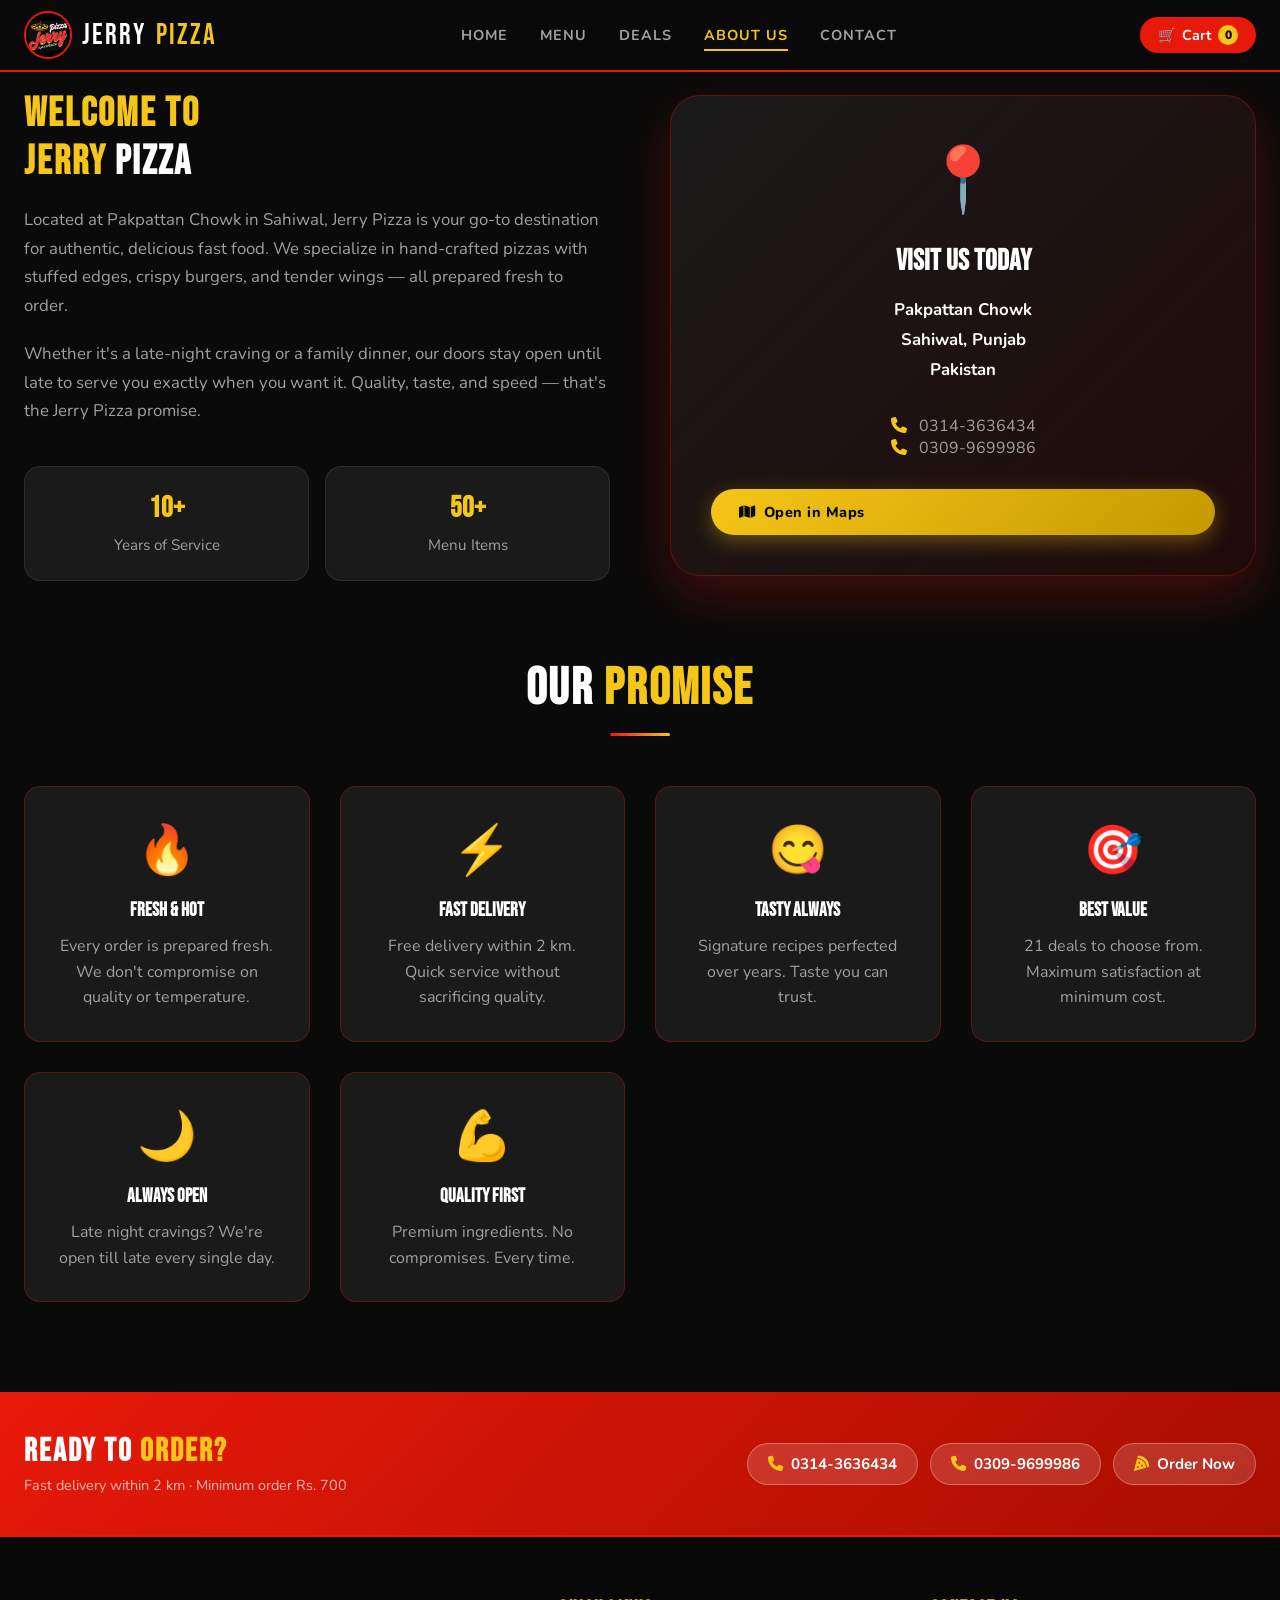
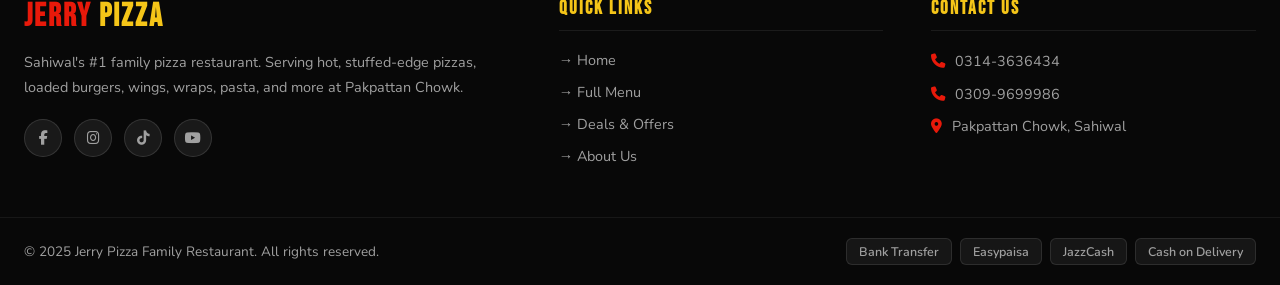
==== commit 7f42d998: "Update about.html" ====
--- a/about.html
+++ b/about.html
@@ -3,7 +3,13 @@
 <head>
   <meta charset="UTF-8" />
   <meta name="viewport" content="width=device-width, initial-scale=1.0" />
-  
+  <title>About Us | Jerry Pizza — Pakpattan Chowk, Sahiwal</title>
+  <link href="https://fonts.googleapis.com/css2?family=Bebas+Neue&family=Satisfy&family=Nunito:wght@400;600;700;800;900&display=swap" rel="stylesheet" />
+  <link rel="stylesheet" href="https://cdnjs.cloudflare.com/ajax/libs/font-awesome/6.4.2/css/all.min.css">
+  <link rel="stylesheet" href="styles.css" />
+</head>
+<body>
+
   <!-- SEO Meta Tags -->
   <title>About Jerry Pizza | Family Restaurant Sahiwal | Quality & Tradition</title>
   <meta name="description" content="About Jerry Pizza – Family restaurant at Pakpattan Chowk, Sahiwal. Hand-tossed stuffed-crust pizzas with fresh ingredients. Quality service since 2023.">
@@ -72,13 +78,6 @@
     ]
   }
   </script>
-  
-  <!-- Fonts -->
-  <link href="https://fonts.googleapis.com/css2?family=Bebas+Neue&family=Satisfy&family=Nunito:wght@400;600;700;800;900&display=swap" rel="stylesheet" />
-  <link rel="stylesheet" href="https://cdnjs.cloudflare.com/ajax/libs/font-awesome/6.4.2/css/all.min.css">
-  <link rel="stylesheet" href="styles.css" />
-</head>
-<body>
 
 <!-- CART OVERLAY -->
 <div class="cart-overlay" id="overlay" onclick="closeAll()"></div>
@@ -113,27 +112,27 @@
 <!-- ===== HEADER ===== -->
 <header class="global-header" style="margin-bottom: 70px;">
   <div class="container-nav">
-    <a href="/" class="logo" aria-label="Jerry Pizza Home">
-      <img src="assets/logo.png" alt="Jerry Pizza Logo" class="logo-img" width="50" height="50">
-      JERRY <span>PIZZA</span>
-    </a>
-
-    <nav class="main-nav" id="nav-menu" role="navigation">
+<a href="index.html" class="logo">
+  <img src="assets/logo.png" alt="Jerry Pizza Logo" class="logo-img">
+  JERRY <span>PIZZA</span>
+</a>
+
+    <nav class="main-nav" id="nav-menu">
       <ul>
-        <li><a href="/">Home</a></li>
-        <li><a href="/menu">Menu</a></li>
-        <li><a href="/deals">Deals</a></li>
-        <li><a href="/about" class="active">About Us</a></li>
+        <li><a href="index.html">Home</a></li>
+        <li><a href="menu.html">Menu</a></li>
+        <li><a href="deals.html">Deals</a></li>
+        <li><a href="about.html" class="active">About Us</a></li>
         <li><a href="#contact">Contact</a></li>
       </ul>
     </nav>
 
     <div class="header-actions">
-      <div class="cart-trigger" onclick="toggleCartDrawer()" role="button" tabindex="0" aria-label="Open shopping cart">
+      <div class="cart-trigger" onclick="toggleCartDrawer()">
         🛒 <span class="cart-text">Cart</span>
         <span class="cart-badge" id="global-cart-badge">0</span>
       </div>
-      <div class="hamburger" id="hamburger" onclick="toggleNav()" role="button" tabindex="0" aria-label="Toggle navigation menu">
+      <div class="hamburger" id="hamburger" onclick="toggleNav()">
         <span class="bar"></span>
         <span class="bar"></span>
         <span class="bar"></span>
@@ -143,152 +142,155 @@
 </header>
 
 <!-- ===== ABOUT PAGE ===== -->
-<main role="main" style="padding-top: 40px; padding-bottom: 60px;">
-  <div class="container text-center anim-fade-up" style="margin-bottom: 60px;">
-    <span class="section-label">Our Story</span>
-    <h1 class="section-title">About Jerry Pizza</h1>
-    <div class="gold-divider"></div>
-  </div>
-
-  <!-- SECTION 1: Our Story -->
-  <section class="container" style="margin-bottom: 80px;">
-    <div style="display: grid; grid-template-columns: 1fr 1fr; gap: 60px; align-items: center;">
-      <div class="anim-fade-up">
-        <img src="assets/restaurant.jpg" alt="Jerry Pizza restaurant at Pakpattan Chowk, Sahiwal" style="width: 100%; border-radius: 12px; box-shadow: 0 10px 40px rgba(0,0,0,0.15);">
-      </div>
-      <div class="anim-fade-up" style="animation-delay: 0.2s;">
-        <h2 class="section-title">Who We Are</h2>
-        <div class="gold-divider" style="width: 80px; margin: 20px 0;"></div>
-        <p style="font-size: 1rem; color: #666; line-height: 1.8; margin-bottom: 20px;">
-          Jerry Pizza is Sahiwal's #1 family restaurant, located at the heart of Pakpattan Chowk. Since our opening in 2023, we've been committed to serving the finest hand-tossed pizzas with cheese-stuffed golden edges that keep customers coming back.
+<main class="section-padding">
+  <div class="container">
+    <div style="display: grid; grid-template-columns: 1fr 1fr; gap: 60px; align-items: center;" class="anim-fade-up">
+      
+      <div>
+        <h2 style="font-family: var(--font-display); font-size: 2.5rem; margin-bottom: 20px; color: var(--gold); letter-spacing: 2px;">
+          Welcome to<br>JERRY <span style="color: var(--white);">PIZZA</span>
+        </h2>
+        <p style="color: var(--muted); font-size: 1.05rem; margin-bottom: 20px; line-height: 1.7;">
+          Located at Pakpattan Chowk in Sahiwal, Jerry Pizza is your go-to destination for authentic, delicious fast food. We specialize in hand-crafted pizzas with stuffed edges, crispy burgers, and tender wings — all prepared fresh to order.
         </p>
-        <p style="font-size: 1rem; color: #666; line-height: 1.8; margin-bottom: 20px;">
-          What started as a passion for quality food has grown into a beloved local restaurant trusted by families, students, and pizza lovers across Sahiwal.
+        <p style="color: var(--muted); font-size: 1.05rem; margin-bottom: 40px; line-height: 1.7;">
+          Whether it's a late-night craving or a family dinner, our doors stay open until late to serve you exactly when you want it. Quality, taste, and speed — that's the Jerry Pizza promise.
         </p>
-      </div>
-    </div>
-  </section>
-
-  <!-- SECTION 2: Our Mission -->
-  <section style="padding: 80px 0; background: #f5f5f5;">
-    <div class="container">
-      <div style="display: grid; grid-template-columns: 1fr 1fr; gap: 60px; align-items: center;">
-        <div class="anim-fade-up" style="order: 2;">
-          <img src="assets/pizza-making.jpg" alt="Fresh hand-tossed pizza being made at Jerry Pizza" style="width: 100%; border-radius: 12px; box-shadow: 0 10px 40px rgba(0,0,0,0.15);">
-        </div>
-        <div class="anim-fade-up" style="order: 1;">
-          <h2 class="section-title">Our Mission</h2>
-          <div class="gold-divider" style="width: 80px; margin: 20px 0;"></div>
-          <p style="font-size: 1rem; color: #666; line-height: 1.8; margin-bottom: 20px;">
-            Our mission is simple: deliver the best pizza experience with every order. We believe in using fresh, premium ingredients and hand-crafting every pizza with care.
+        
+        <div style="display: grid; grid-template-columns: 1fr 1fr; gap: 16px;">
+          <div style="background: var(--bg-card); padding: 24px; border-radius: var(--radius); border: 1px solid rgba(255,255,255,0.08); text-align: center;">
+            <h3 style="color: var(--gold); font-family: var(--font-display); font-size: 1.8rem; margin-bottom: 8px;">10+</h3>
+            <span style="font-size: 0.95rem; color: var(--muted);">Years of Service</span>
+          </div>
+          <div style="background: var(--bg-card); padding: 24px; border-radius: var(--radius); border: 1px solid rgba(255,255,255,0.08); text-align: center;">
+            <h3 style="color: var(--gold); font-family: var(--font-display); font-size: 1.8rem; margin-bottom: 8px;">50+</h3>
+            <span style="font-size: 0.95rem; color: var(--muted);">Menu Items</span>
+          </div>
+        </div>
+      </div>
+
+      <div>
+        <div style="background: linear-gradient(135deg, var(--bg-card), rgba(232,25,10,0.1)); border-radius: 30px; padding: 40px; text-align: center; box-shadow: 0 20px 50px rgba(232,25,10,0.25); border: 1px solid rgba(232,25,10,0.3);">
+          <span style="font-size: 4rem; display: block; margin-bottom: 20px;">📍</span>
+          <h3 style="margin-bottom: 16px; font-size: 1.8rem; color: var(--white); font-family: var(--font-display);">Visit Us Today</h3>
+          <p style="color: var(--muted); margin-bottom: 30px; line-height: 1.8; font-size: 1.05rem;">
+            <strong style="color: var(--white);">Pakpattan Chowk<br>Sahiwal, Punjab<br>Pakistan</strong>
           </p>
-          <p style="font-size: 1rem; color: #666; line-height: 1.8; margin-bottom: 20px;">
-            From our signature cheese-stuffed crust to our zinger burgers and crispy wings, every item is made fresh to order. We're not just selling food—we're creating memories and satisfying cravings.
+          <p style="color: var(--muted); margin-bottom: 30px; font-size: 1rem;">
+            <i class="fa-solid fa-phone" style="color: var(--gold); margin-right: 8px;"></i> 0314-3636434<br>
+            <i class="fa-solid fa-phone" style="color: var(--gold); margin-right: 8px;"></i> 0309-9699986
           </p>
-        </div>
-      </div>
-    </div>
-  </section>
-
-  <!-- SECTION 3: Why Choose Us -->
-  <section class="container" style="padding: 80px 0;">
-    <div class="text-center anim-fade-up" style="margin-bottom: 60px;">
-      <h2 class="section-title">Why Choose Jerry Pizza?</h2>
-      <div class="gold-divider"></div>
-    </div>
-
-    <div style="display: grid; grid-template-columns: repeat(auto-fit, minmax(280px, 1fr)); gap: 40px;">
-      <div class="anim-fade-up" style="text-align: center; animation-delay: 0s;">
-        <div style="font-size: 3rem; margin-bottom: 20px;">🍕</div>
-        <h3 style="font-size: 1.3rem; margin-bottom: 15px; color: #333;">Stuffed-Edge Pizzas</h3>
-        <p style="color: #666; line-height: 1.6;">Hand-tossed dough with cheese-stuffed golden edges – because regular crust just isn't enough.</p>
-      </div>
-
-      <div class="anim-fade-up" style="text-align: center; animation-delay: 0.1s;">
-        <div style="font-size: 3rem; margin-bottom: 20px;">⚡</div>
-        <h3 style="font-size: 1.3rem; margin-bottom: 15px; color: #333;">Fresh & Fast</h3>
-        <p style="color: #666; line-height: 1.6;">All items made fresh to order and delivered hot within 20-40 minutes to your location.</p>
-      </div>
-
-      <div class="anim-fade-up" style="text-align: center; animation-delay: 0.2s;">
-        <div style="font-size: 3rem; margin-bottom: 20px;">🚚</div>
-        <h3 style="font-size: 1.3rem; margin-bottom: 15px; color: #333;">Free Delivery</h3>
-        <p style="color: #666; line-height: 1.6;">Free delivery within 2km of Pakpattan Chowk with minimum order of just Rs. 700.</p>
-      </div>
-
-      <div class="anim-fade-up" style="text-align: center; animation-delay: 0.3s;">
-        <div style="font-size: 3rem; margin-bottom: 20px;">👨‍👩‍👧‍👦</div>
-        <h3 style="font-size: 1.3rem; margin-bottom: 15px; color: #333;">Family Values</h3>
-        <p style="color: #666; line-height: 1.6;">A family-run restaurant where every customer is treated like family. Your satisfaction is our success.</p>
-      </div>
-
-      <div class="anim-fade-up" style="text-align: center; animation-delay: 0.4s;">
-        <div style="font-size: 3rem; margin-bottom: 20px;">💰</div>
-        <h3 style="font-size: 1.3rem; margin-bottom: 15px; color: #333;">Best Deals</h3>
-        <p style="color: #666; line-height: 1.6;">21 curated deals including the MUFTA Deal – maximum value for every budget.</p>
-      </div>
-
-      <div class="anim-fade-up" style="text-align: center; animation-delay: 0.5s;">
-        <div style="font-size: 3rem; margin-bottom: 20px;">🛡️</div>
-        <h3 style="font-size: 1.3rem; margin-bottom: 15px; color: #333;">Quality Assured</h3>
-        <p style="color: #666; line-height: 1.6;">Premium ingredients, hygiene standards, and consistent quality with every order.</p>
-      </div>
-    </div>
-  </section>
-
-  <!-- CONTACT BAR -->
-  <div class="contact-bar" id="contact">
-    <div class="contact-bar-inner">
-      <div>
-        <h2>READY TO <span>ORDER?</span></h2>
-        <p style="color:rgba(255,255,255,0.7); font-size:0.9rem; margin-top:4px;">Call us now or visit our location</p>
-      </div>
-      <div class="contact-pills">
-        <a href="tel:+923143636434" class="contact-pill">
-          <i class="fa-solid fa-phone"></i> 0314-3636434
-        </a>
-        <a href="tel:+923099699986" class="contact-pill">
-          <i class="fa-solid fa-phone"></i> 0309-9699986
-        </a>
+          <a href="https://maps.google.com/?q=Jerry+Pizza+Pakpattan+Chowk+Sahiwal" target="_blank" class="btn btn-primary" style="width: 100%;">
+            <i class="fa-solid fa-map"></i> Open in Maps
+          </a>
+        </div>
+      </div>
+
+    </div>
+
+    <!-- VALUES SECTION -->
+    <div style="margin-top: 80px;">
+      <div style="text-align: center; margin-bottom: 50px;">
+        <h2 class="section-title">OUR <span style="color: var(--gold);">PROMISE</span></h2>
+        <div class="gold-divider"></div>
+      </div>
+
+      <div style="display: grid; grid-template-columns: repeat(auto-fit, minmax(250px, 1fr)); gap: 30px;">
+        <div class="anim-fade-up" style="background: var(--bg-card); padding: 30px; border-radius: var(--radius); border: 1px solid rgba(232,25,10,0.3); text-align: center;">
+          <div style="font-size: 3rem; margin-bottom: 16px;">🔥</div>
+          <h3 style="color: var(--white); margin-bottom: 12px; font-family: var(--font-display);">Fresh & Hot</h3>
+          <p style="color: var(--muted); line-height: 1.6;">Every order is prepared fresh. We don't compromise on quality or temperature.</p>
+        </div>
+
+        <div class="anim-fade-up" style="background: var(--bg-card); padding: 30px; border-radius: var(--radius); border: 1px solid rgba(232,25,10,0.3); text-align: center;">
+          <div style="font-size: 3rem; margin-bottom: 16px;">⚡</div>
+          <h3 style="color: var(--white); margin-bottom: 12px; font-family: var(--font-display);">Fast Delivery</h3>
+          <p style="color: var(--muted); line-height: 1.6;">Free delivery within 2 km. Quick service without sacrificing quality.</p>
+        </div>
+
+        <div class="anim-fade-up" style="background: var(--bg-card); padding: 30px; border-radius: var(--radius); border: 1px solid rgba(232,25,10,0.3); text-align: center;">
+          <div style="font-size: 3rem; margin-bottom: 16px;">😋</div>
+          <h3 style="color: var(--white); margin-bottom: 12px; font-family: var(--font-display);">Tasty Always</h3>
+          <p style="color: var(--muted); line-height: 1.6;">Signature recipes perfected over years. Taste you can trust.</p>
+        </div>
+
+        <div class="anim-fade-up" style="background: var(--bg-card); padding: 30px; border-radius: var(--radius); border: 1px solid rgba(232,25,10,0.3); text-align: center;">
+          <div style="font-size: 3rem; margin-bottom: 16px;">🎯</div>
+          <h3 style="color: var(--white); margin-bottom: 12px; font-family: var(--font-display);">Best Value</h3>
+          <p style="color: var(--muted); line-height: 1.6;">21 deals to choose from. Maximum satisfaction at minimum cost.</p>
+        </div>
+
+        <div class="anim-fade-up" style="background: var(--bg-card); padding: 30px; border-radius: var(--radius); border: 1px solid rgba(232,25,10,0.3); text-align: center;">
+          <div style="font-size: 3rem; margin-bottom: 16px;">🌙</div>
+          <h3 style="color: var(--white); margin-bottom: 12px; font-family: var(--font-display);">Always Open</h3>
+          <p style="color: var(--muted); line-height: 1.6;">Late night cravings? We're open till late every single day.</p>
+        </div>
+
+        <div class="anim-fade-up" style="background: var(--bg-card); padding: 30px; border-radius: var(--radius); border: 1px solid rgba(232,25,10,0.3); text-align: center;">
+          <div style="font-size: 3rem; margin-bottom: 16px;">💪</div>
+          <h3 style="color: var(--white); margin-bottom: 12px; font-family: var(--font-display);">Quality First</h3>
+          <p style="color: var(--muted); line-height: 1.6;">Premium ingredients. No compromises. Every time.</p>
+        </div>
       </div>
     </div>
   </div>
 </main>
 
+<!-- ===== CONTACT BAR ===== -->
+<div class="contact-bar" id="contact">
+  <div class="contact-bar-inner">
+    <div>
+      <h2>READY TO <span>ORDER?</span></h2>
+      <p style="color:rgba(255,255,255,0.7); font-size:0.9rem; margin-top:4px;">Fast delivery within 2 km · Minimum order Rs. 700</p>
+    </div>
+    <div class="contact-pills">
+      <a href="tel:03143636434" class="contact-pill">
+        <i class="fa-solid fa-phone"></i> 0314-3636434
+      </a>
+      <a href="tel:03099699986" class="contact-pill">
+        <i class="fa-solid fa-phone"></i> 0309-9699986
+      </a>
+      <a href="menu.html" class="contact-pill">
+        <i class="fa-solid fa-pizza-slice"></i> Order Now
+      </a>
+    </div>
+  </div>
+</div>
+
 <!-- ===== FOOTER ===== -->
-<footer class="site-footer" role="contentinfo">
+<footer class="site-footer">
   <div class="footer-main">
     <div class="footer-col">
       <h2>JERRY <span>PIZZA</span></h2>
       <p>Sahiwal's #1 family pizza restaurant. Serving hot, stuffed-edge pizzas, loaded burgers, wings, wraps, pasta, and more at Pakpattan Chowk.</p>
-      <div class="social-icons">
-        <a href="#" id="link-fb" aria-label="Jerry Pizza on Facebook"><i class="fa-brands fa-facebook-f"></i></a>
-        <a href="#" id="link-insta" aria-label="Jerry Pizza on Instagram"><i class="fa-brands fa-instagram"></i></a>
-        <a href="#" id="link-tiktok" aria-label="Jerry Pizza on TikTok"><i class="fa-brands fa-tiktok"></i></a>
-        <a href="#" id="link-yt" aria-label="Jerry Pizza on YouTube"><i class="fa-brands fa-youtube"></i></a>
-      </div>
+<div class="social-icons">
+  <a href="#" id="link-fb"><i class="fa-brands fa-facebook-f"></i></a>
+  <a href="#" id="link-insta"><i class="fa-brands fa-instagram"></i></a>
+  <a href="#" id="link-tiktok"><i class="fa-brands fa-tiktok"></i></a>
+  <a href="#" id="link-yt"><i class="fa-brands fa-youtube"></i></a>
+</div>
     </div>
 
     <div class="footer-col">
       <h3>QUICK LINKS</h3>
       <ul>
-        <li><a href="/">→ Home</a></li>
-        <li><a href="/menu">→ Full Menu</a></li>
-        <li><a href="/deals">→ Deals & Offers</a></li>
-        <li><a href="/about">→ About Us</a></li>
+        <li><a href="index.html">→ Home</a></li>
+        <li><a href="menu.html">→ Full Menu</a></li>
+        <li><a href="deals.html">→ Deals & Offers</a></li>
+        <li><a href="about.html">→ About Us</a></li>
       </ul>
     </div>
 
     <div class="footer-col">
       <h3>CONTACT US</h3>
-      <p><i class="fa-solid fa-phone" style="color:var(--red);margin-right:6px;"></i> <a href="tel:+923143636434">0314-3636434</a></p>
-      <p><i class="fa-solid fa-phone" style="color:var(--red);margin-right:6px;"></i> <a href="tel:+923099699986">0309-9699986</a></p>
+      <p><i class="fa-solid fa-phone" style="color:var(--red);margin-right:6px;"></i> 0314-3636434</p>
+      <p><i class="fa-solid fa-phone" style="color:var(--red);margin-right:6px;"></i> 0309-9699986</p>
       <p><i class="fa-solid fa-location-dot" style="color:var(--red);margin-right:6px;"></i> Pakpattan Chowk, Sahiwal</p>
     </div>
   </div>
 
   <div class="footer-bottom">
-    <p>&copy; 2025 Jerry Pizza Family Restaurant. All rights reserved.</p>
+    <p>© 2025 Jerry Pizza Family Restaurant. All rights reserved.</p>
     <div class="payment-methods">
       <span class="pay-badge">Bank Transfer</span>
       <span class="pay-badge">Easypaisa</span>
@@ -298,8 +300,112 @@
   </div>
 </footer>
 
-<script src="menu-data.js"></script>
-<script src="app.js"></script>
+<script>
+let cart = [];
+
+function toggleCartDrawer() {
+  document.getElementById('cart-drawer').classList.toggle('open');
+  document.getElementById('overlay').classList.toggle('active');
+}
+
+function closeAll() {
+  document.getElementById('cart-drawer').classList.remove('open');
+  document.getElementById('nav-menu').classList.remove('open');
+  document.getElementById('overlay').classList.remove('active');
+}
+
+function toggleNav() {
+  document.getElementById('nav-menu').classList.toggle('open');
+  document.getElementById('overlay').classList.toggle('active');
+}
+
+function addToCart(name, price) {
+  cart.push({ name, price });
+  renderCart();
+}
+
+function removeFromCart(i) {
+  cart.splice(i, 1);
+  renderCart();
+}
+
+function renderCart() {
+  const list = document.getElementById('cart-items-list');
+  const empty = document.getElementById('cart-empty-msg');
+  const totalRow = document.getElementById('cart-total-row');
+  const badge = document.getElementById('global-cart-badge');
+
+  badge.textContent = cart.length;
+  list.innerHTML = '';
+
+  if (cart.length === 0) {
+    empty.style.display = 'block';
+    totalRow.style.display = 'none';
+    document.getElementById('checkout-btn').style.display = 'none';
+    document.getElementById('checkout-form').style.display = 'none';
+  } else {
+    empty.style.display = 'none';
+    totalRow.style.display = 'flex';
+    document.getElementById('checkout-btn').style.display = 'block';
+    document.getElementById('checkout-form').style.display = 'flex';
+
+    let total = 0;
+    cart.forEach((item, i) => {
+      total += item.price;
+      list.innerHTML += `
+        <li class="cart-item">
+          <span class="cart-item-name">${item.name}</span>
+          <span class="cart-item-price">Rs. ${item.price}</span>
+          <span class="cart-item-remove" onclick="removeFromCart(${i})"><i class="fa-solid fa-xmark"></i></span>
+        </li>`;
+    });
+    document.getElementById('cart-total-price').textContent = `Rs. ${total}`;
+  }
+}
+
+function processCheckout() {
+  const name = document.getElementById('cust-name')?.value.trim() || '';
+  const phone = document.getElementById('cust-phone')?.value.trim() || '';
+  const address = document.getElementById('cust-address')?.value.trim() || '';
+
+  if (!name || !phone || !address) {
+    alert("Please fill in all fields.");
+    return;
+  }
+
+  let orderText = `*Order - Jerry Pizza*\n\nName: ${name}\nPhone: ${phone}\nAddress: ${address}\n\n*Items:*\n`;
+  let total = 0;
+  let counts = {};
+  cart.forEach(item => {
+    if (!counts[item.name]) counts[item.name] = { price: item.price, qty: 0 };
+    counts[item.name].qty++;
+    total += item.price;
+  });
+  Object.entries(counts).forEach(([name, data]) => {
+    orderText += `- ${data.qty}x ${name} (Rs. ${data.price})\n`;
+  });
+  orderText += `\nTotal: Rs. ${total}`;
+
+  const whatsappUrl = `https://wa.me/923143636434?text=${encodeURIComponent(orderText)}`;
+  window.open(whatsappUrl, '_blank');
+  cart = [];
+  renderCart();
+  toggleCartDrawer();
+}
+
+function initScrollAnim() {
+  const els = document.querySelectorAll('.anim-fade-up');
+  const io = new IntersectionObserver((entries) => {
+    entries.forEach(e => { if (e.isIntersecting) e.target.classList.add('visible'); });
+  }, { threshold: 0.15 });
+  els.forEach(el => io.observe(el));
+}
+
+document.addEventListener('DOMContentLoaded', () => {
+  initScrollAnim();
+});
+</script>
+  <script src="link.js"></script>
 
 </body>
 </html>
